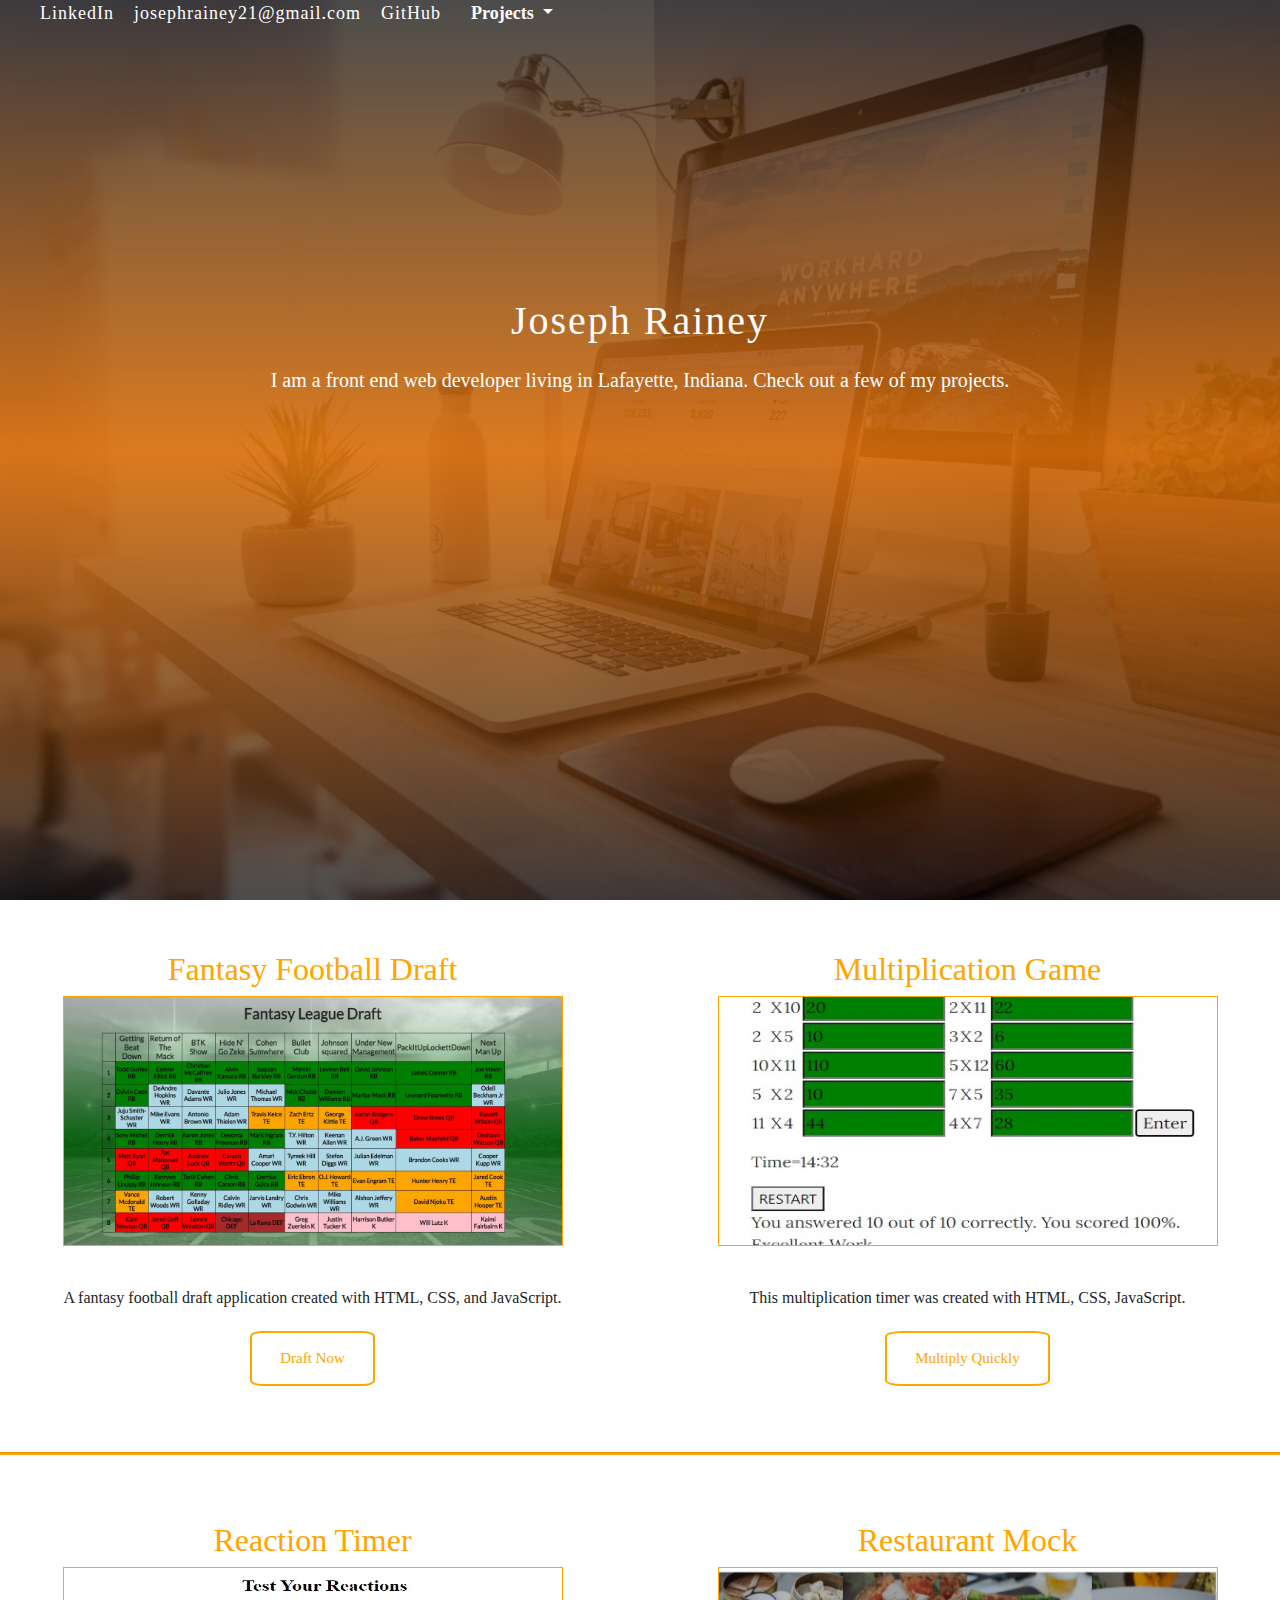
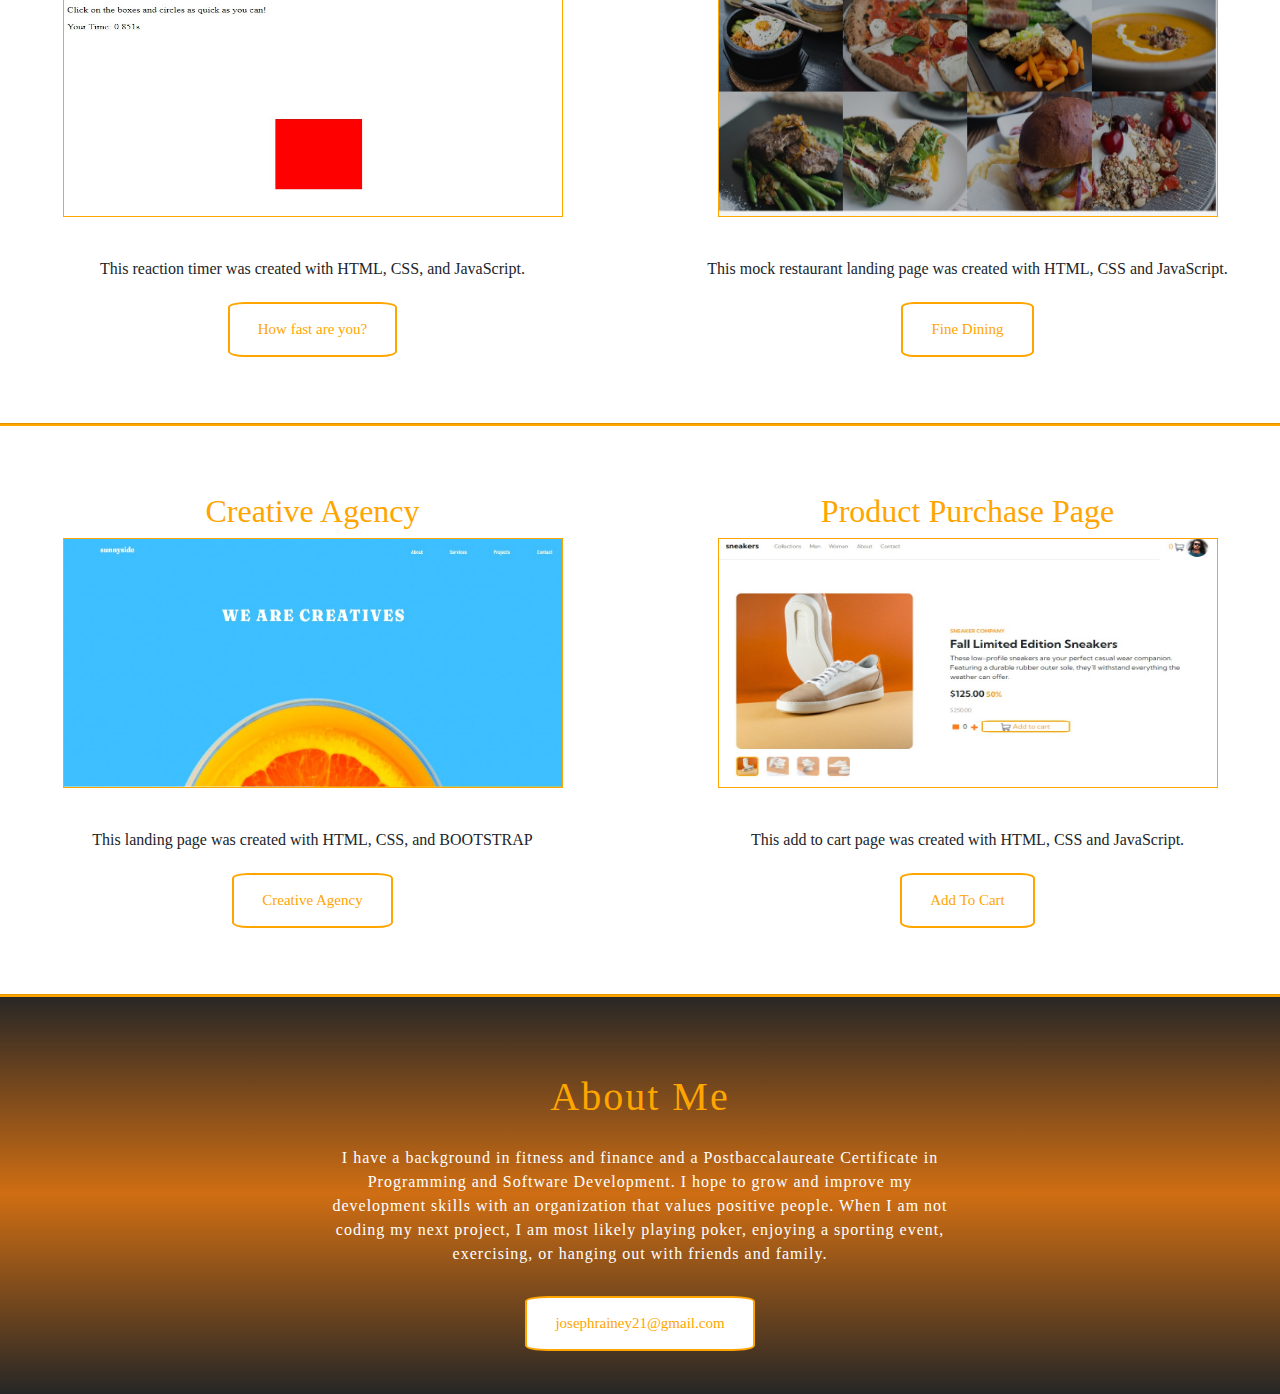
==== index.html @ 334aa28c "Background img and banner text fix, checkfunction" ====
<!DOCTYPE html>
<html lang="en">
  <head>
    <meta charset="UTF-8" />
    <meta http-equiv="X-UA-Compatible" content="IE=edge" />
    <meta name="viewport" content="width=device-width, initial-scale=1.0" />
    <title>Joe Rainey Portfolio</title>

    
    
     <link rel="stylesheet" href="css/bootstrap.css" /> 
    <link rel="stylesheet" href="portfolio.css" />
    <!-- <link
      href="https://cdn.jsdelivr.net/npm/bootstrap@5.1.3/dist/css/bootstrap.min.css"
      rel="stylesheet"
      integrity="sha384-1BmE4kWBq78iYhFldvKuhfTAU6auU8tT94WrHftjDbrCEXSU1oBoqyl2QvZ6jIW3"
      crossorigin="anonymous"
    /> -->
  </head>

  <body>
    <header>
      <div id="navbar1">
       <a id="libtn" class="navlinks" href="https://www.linkedin.com/in/joseph-rainey21/" target="_blank">LinkedIn</a>
        <a class="navlinks" href="#">josephrainey21@gmail.com</a>
        <a id="ghbtn" class="navlinks" href="https://github.com/Jrainey21" target="_blank">GitHub</a>
        
       
      </div>
      <div class="dropdown">
        <button
          class="dropdown-toggle"
          type="button"
          id="dropdownMenuButton"
          data-toggle="dropdown"
          aria-haspopup="true"
          aria-expanded="false">
          Projects
        </button>
        <div class="dropdown-menu" aria-labelledby="dropdownMenuButton">
          <a class="dropdown-item dropdownlinks" href="#ffd">Fantasy Football Draft</a>
          <a class="dropdown-item dropdownlinks" href="#mg">Multiplication Game</a>
          <a class="dropdown-item dropdownlinks" href="#reaction">Reaction Timer</a>
          <a class="dropdown-item dropdownlinks" href="#omni">Restaurant Mock</a>
          <a class="dropdown-item dropdownlinks" href="#creative">Creative Agency</a>
          <a class="dropdown-item dropdownlinks" href="#addToCart">Product Purchase Page</a>
        </div>
      </div>

      <!--  <div class="dropdown1">
        <button id="btnProjects" class="jsbutton">Projects</button>
        <div class="dropdown-content invisible" id="list">
          <a class="dropdownlinks" href="#ffd">Fantasy Football Draft</a>
          <a class="dropdownlinks" href="#mg">Multiplication Game</a>
          <a class="dropdownlinks" href="#reaction">Reaction Timer</a>
          <a class="dropdownlinks" href="#omni">Restaurant Mock</a>
        </div>
      </div> -->

      <div id="intro">
        <h1 class="center">Joseph Rainey</h1>
        <p id="headerP">
          I am a front end web developer living in Lafayette, Indiana. Check out
          a few of my projects.
        </p>
      </div>
    </header>
    <section id="section1">
      <div class="row gx-o gy-0 center" id="ffd">
        <div class="col-md-6 down">
          <h2 class="center">Fantasy Football Draft</h2>
          <img id="ffpic" src="draftScreenShot.jpg" alt="Fantasy Draft App" />
          <p class="descriptions">
            A fantasy football draft application created with HTML, CSS, and
            JavaScript.
          </p>
          <a href="draftApp/fdrafthtml.html" target="_blank"
            ><button class="openButtons" id="draftNow">Draft Now</button></a
          >
          
        </div>
        <div class="col-md-6 center down" id="mg">
          <h2 class="center">Multiplication Game</h2>
          <img id="mgpic" src="multiGame.jpg" alt="Multiplication Game" />
          <p class="descriptions">
            This multiplication timer was created with HTML, CSS, JavaScript.
          </p>
          <a href="MultiGame/multiplicationGT.html" target="_blank"
            ><button id="bmulti" class="openButtons">
              Multiply Quickly
            </button></a
          >
        </div>
      </div>
    </section>
    <hr />
    <section id="section2">
      <div class="row gx-o gy-0">
        <div class="col-md-6 center down" id="reaction">
          <h2 class="center">Reaction Timer</h2>
          <img id="rtpic" src="reactionTester.jpg" alt="Reaction Timer" />
          <p class="descriptions">
            This reaction timer was created with HTML, CSS, and JavaScript.
          </p>
          <a href="boxbubble.html" target="_blank">
            <button class="openButtons">How fast are you?</button></a
          >
        </div>
        <div class="col-md-6 center down" id="omni">
          <h2 class="center">Restaurant Mock</h2>
          <img id="omnipic" src="omnifoodPic.jpg" alt="Restaurant Picture" />
          <p class="descriptions">
            This mock restaurant landing page was created with HTML, CSS and
            JavaScript.
          </p>
          <a href="Omnifood Contents/omnifood.html" target="_blank"
            ><button class="openButtons">Fine Dining</button>
          </a>
        </div>
      </div>
    </section>
    <hr />
    <section id="section3">
      <div class="row">
        <div class="col-md-6 center down" id="creative">
          <h2>Creative Agency</h2>
          <img src="creative.jpg" alt="creative agency" />
          <p class="descriptions">
            This landing page was created with HTML, CSS, and BOOTSTRAP
          </p>
          <a href="sunny.html" target="_blank"
            ><button class="openButtons">Creative Agency</button></a
          >
        </div>
        <div class="col-md-6 center down" id="addToCart">
          <h2 class="center">Product Purchase Page</h2>
          <img id="addToCartPic" src="addToCart.jpg" alt="Add to cart product page" />
          <p class="descriptions">
            This add to cart page was created with HTML, CSS and
            JavaScript.
          </p>
         <!--  <a href="ProductPage/index.html" target="_blank"><button class="openButtons">Add to Cart</button></a> -->
         <a href="product.html" target="_blank"
            ><button class="openButtons" id="pPage">Add To Cart</button></a
          >
        </div>
        

      </div>
    </section>

    <footer id="aboutMe">
      <hr />
      <div id="footcontainer">
        <h1 id="h1Aboutme" class="center">About Me</h1>
        <p id="aboutmep">
          I have a background in fitness and finance and a Postbaccalaureate
          Certificate in Programming and Software Development. I hope to grow
          and improve my development skills with an organization that values
          positive people. When I am not coding my next project, I am most
          likely playing poker, enjoying a sporting event, exercising, or
          hanging out with friends and family.
        </p>
        <p id="emailp">
          <button id="emailbutton">josephrainey21@gmail.com</button>
        </p>
      </div>
    </footer>

    <!-- <script
      src="https://cdn.jsdelivr.net/npm/bootstrap@5.1.3/dist/js/bootstrap.bundle.min.js"
      integrity="sha384-ka7Sk0Gln4gmtz2MlQnikT1wXgYsOg+OMhuP+IlRH9sENBO0LRn5q+8nbTov4+1p"
      crossorigin="anonymous"
    ></script> -->
    <!-- JavaScript Bundle with Popper -->
    <script
      src="https://cdn.jsdelivr.net/npm/jquery@3.5.1/dist/jquery.slim.min.js"
      integrity="sha384-DfXdz2htPH0lsSSs5nCTpuj/zy4C+OGpamoFVy38MVBnE+IbbVYUew+OrCXaRkfj"
      crossorigin="anonymous"
    ></script>
    <script
      src="https://cdn.jsdelivr.net/npm/popper.js@1.16.1/dist/umd/popper.min.js"
      integrity="sha384-9/reFTGAW83EW2RDu2S0VKaIzap3H66lZH81PoYlFhbGU+6BZp6G7niu735Sk7lN"
      crossorigin="anonymous"
    ></script>
    <script
      src="https://cdn.jsdelivr.net/npm/bootstrap@4.6.1/dist/js/bootstrap.min.js"
      integrity="sha384-VHvPCCyXqtD5DqJeNxl2dtTyhF78xXNXdkwX1CZeRusQfRKp+tA7hAShOK/B/fQ2"
      crossorigin="anonymous"
    ></script> 

    <!-- <script src="jqueryStandard.js"></script>
    
  </body>
</html>
---- portfolio.css ----
* {
  margin: 0;
  padding: 0;
  -webkit-box-sizing: border-box;
  box-sizing: border-box;
  font-family: Georgia, "Times New Roman", Times, serif;
}
html {
  scroll-behavior: smooth;
}
header {
  background-image: linear-gradient(
      to bottom,
      rgba(0, 0, 0, 0.7),
      rgba(216, 108, 7, 0.9),
      rgba(0, 0, 0, 0.7)
    ),
    url(desk.jpg);

  background-size: cover;
  background-position: center;
  height: 100vh;
  background-attachment: fixed;
}
.sticky1 {
  position: sticky;
  top: 0;
  bottom: 0;
  width: 100%;
  /* z-index: 2; */
}

/*
-----------NAVIGATION BAR-----------------------------------------------
*/

.navlinks {
  color: white;

  float: left;
  font-size: 18px;
  letter-spacing: 1px;
  font-family: Georgia, "Times New Roman", Times, serif;

  position: relative;
  left: 40px;
  margin-right: 20px;
  z-index: 3;
}
.navlinks:hover {
  color: orange;
  transition: color 0.4s;
  transform: translateY(2px);
  text-decoration: none;
}
#libtn,
#ghbtn:hover {
  cursor: pointer;
}

/*--------BUTTON FOR PROJECT DROPDOWN--------*/
#btnProjects {
  clear: right;
  border: none;
  font-size: 18px;
  background: none;
  border-radius: 2%;
  color: white;
  font-family: Georgia, "Times New Roman", Times, serif;
  font-weight: 500;
  letter-spacing: 1px;
}
#btnProjects:hover {
  transform: translateY(2px);
  color: orange;
  transition: color 0.4s;
}

/* #navbar1 a,
button {
  cursor: pointer;
} */
/*--------- PROJECT DROPDOWN LINKS FROM NAVBAR-----*/
#dropdownMenuButton {
  border: none;
  background: none;
  color: white;
  font-size: 18px;
  font-weight: 600;
  position: relative;
  left: 50px;

  cursor: pointer;
}
#dropdownMenuButton:hover {
  color: orange;
  transition: color 0.4s;
  transform: translateY(2px);
  border-bottom: 1px solid orange;
}

.dropdownlinks {
  float: none;
  text-decoration: none;
  display: block;
  text-align: left;
  padding: 4px 4px;
  font-family: Georgia, "Times New Roman", Times, serif;
  color: orange;
}
.dropdownlinks:hover {
  color: white;

  background-color: orange;
}
#intro {
  position: relative;
  top: 30%;
  clear: left;
}

.dropdown-content {
  position: absolute;

  background-color: white;
  min-width: 160px;
  box-shadow: 0px 8px 16px 0px rgba(0, 0, 0, 0.2);
  /*  z-index: 1; */
}
.dropdown1 {
  float: left;
  overflow: hidden;
  background: none;
}
#headerP {
  color: white;
  font-size: 20px;
}

/*
---------------------------------------------------------
*/

/* #section1,
#section2 {
  display: flex;
  flex-direction: row;
  width: 100%;
  height: 400px;
  margin-top: 50px;
} */
/*------------PROJECT-----SECTION DIV ID'S-------------*/

/* img {
  height: 200px;

  margin: auto;
  border: 1px solid orange;
} */
.down {
  margin-top: 50px;
}
img {
  margin-left: auto;
  margin-right: auto;
  display: block;
  height: 250px;
  width: 500px;
  border: 1px solid orange;
}

/*------------CLASSES AND H1-H2-DISPLAY-------------------------*/

p {
  font-family: Georgia, "Times New Roman", Times, serif;
  text-align: center;
}

.invisible {
  display: none;
}
.block1 {
  display: block;
}

.center {
  text-align: center;
}

hr {
  height: 2px;
  background-color: orange;
}
.white {
  background-color: #fff;
}
h2 {
  color: orange;
  font-family: Georgia, "Times New Roman", Times, serif;
}
h1 {
  font-family: Georgia, "Times New Roman", Times, serif;
  color: white;
  letter-spacing: 2px;
  font-weight: 500;
  margin-bottom: 20px;
}
.descriptions {
  margin-top: 40px;
}
/*------------BUTTONS------------------------------------*/
.openButtons {
  border: none;
  color: orange;
  background-color: white;
  padding: 14px 28px;
  text-align: center;
  font-size: 15px;
  border: 2px solid orange;
  border-radius: 10%;
  font-family: Georgia, "Times New Roman", Times, serif;
  margin-top: 5px;
  margin-bottom: 50px;
  cursor: pointer;
}
.openButtons:hover {
  color: white;
  background-color: orange;
  transform: translateY(3px);
  transition: background-color 0.4s, border 0.4s, color 0.4s;
}

#emailbutton {
  border: none;
  color: orange;
  background-color: white;
  padding: 14px 28px;
  text-align: center;
  font-size: 15px;
  border: 2px solid orange;
  border-radius: 10%;
  font-family: Georgia, "Times New Roman", Times, serif;
  margin-top: 10px;
}
#emailbutton:hover {
  color: white;
  background-color: orange;

  transform: translateY(3px);
  transition: background-color 0.4s, border 0.4s, color 0.4s;
}

/*----------------------------------------------------------*/

/*---------------FOOTER-------------------------------------------*/

footer {
  height: 400px;
  background-color: gray;
  background-image: linear-gradient(
    to bottom,
    rgba(0, 0, 0, 0.7),
    rgba(216, 108, 7, 0.9),
    rgba(0, 0, 0, 0.7)
  );
}
#footcontainer {
  position: relative;
  top: 15%;
}
#footcontainer p {
  text-align: center;
}
#emailp {
  text-align: center;
  margin-top: 20px;
}
#aboutmep {
  width: 50%;
  position: relative;
  left: 25%;
  margin-top: 2%;
  line-height: 1.5em;
  letter-spacing: 1px;
  color: white;
}
#h1Aboutme {
  color: orange;
}

/*----------------------------------------------------------*/
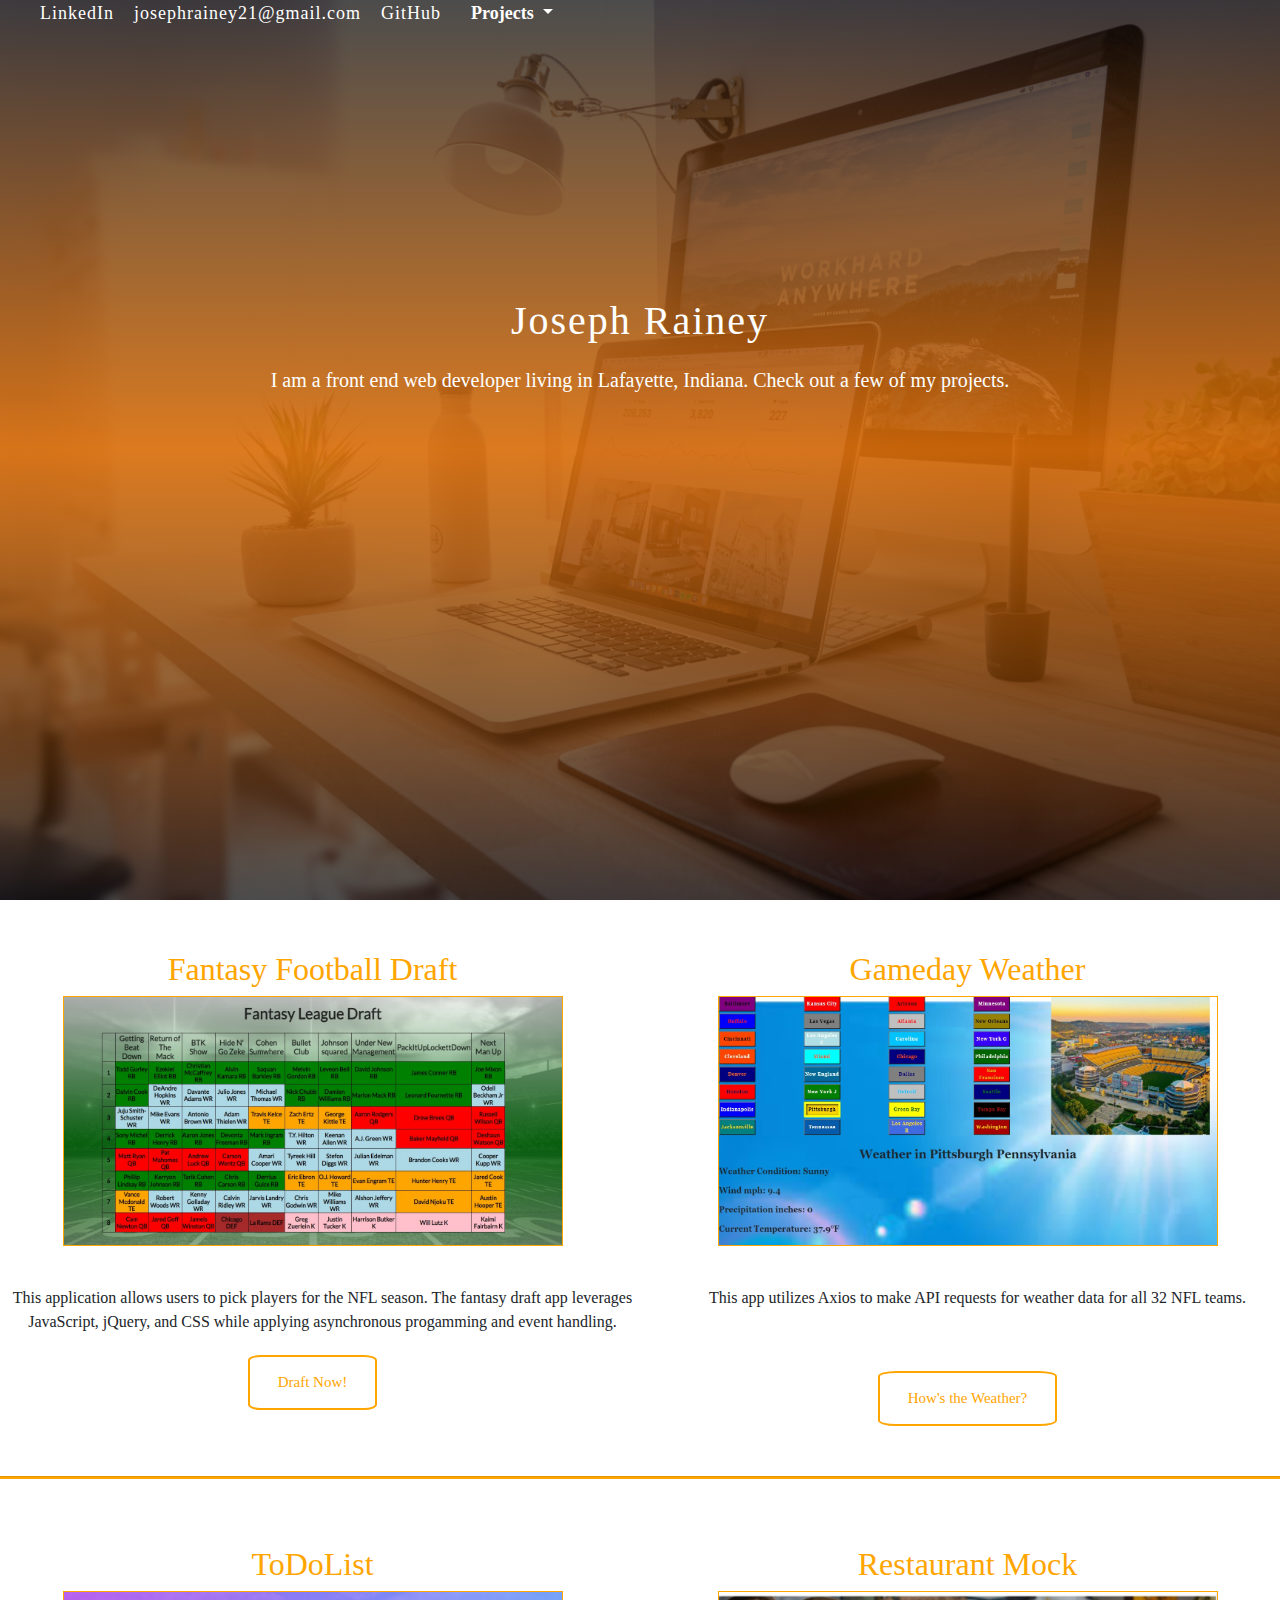
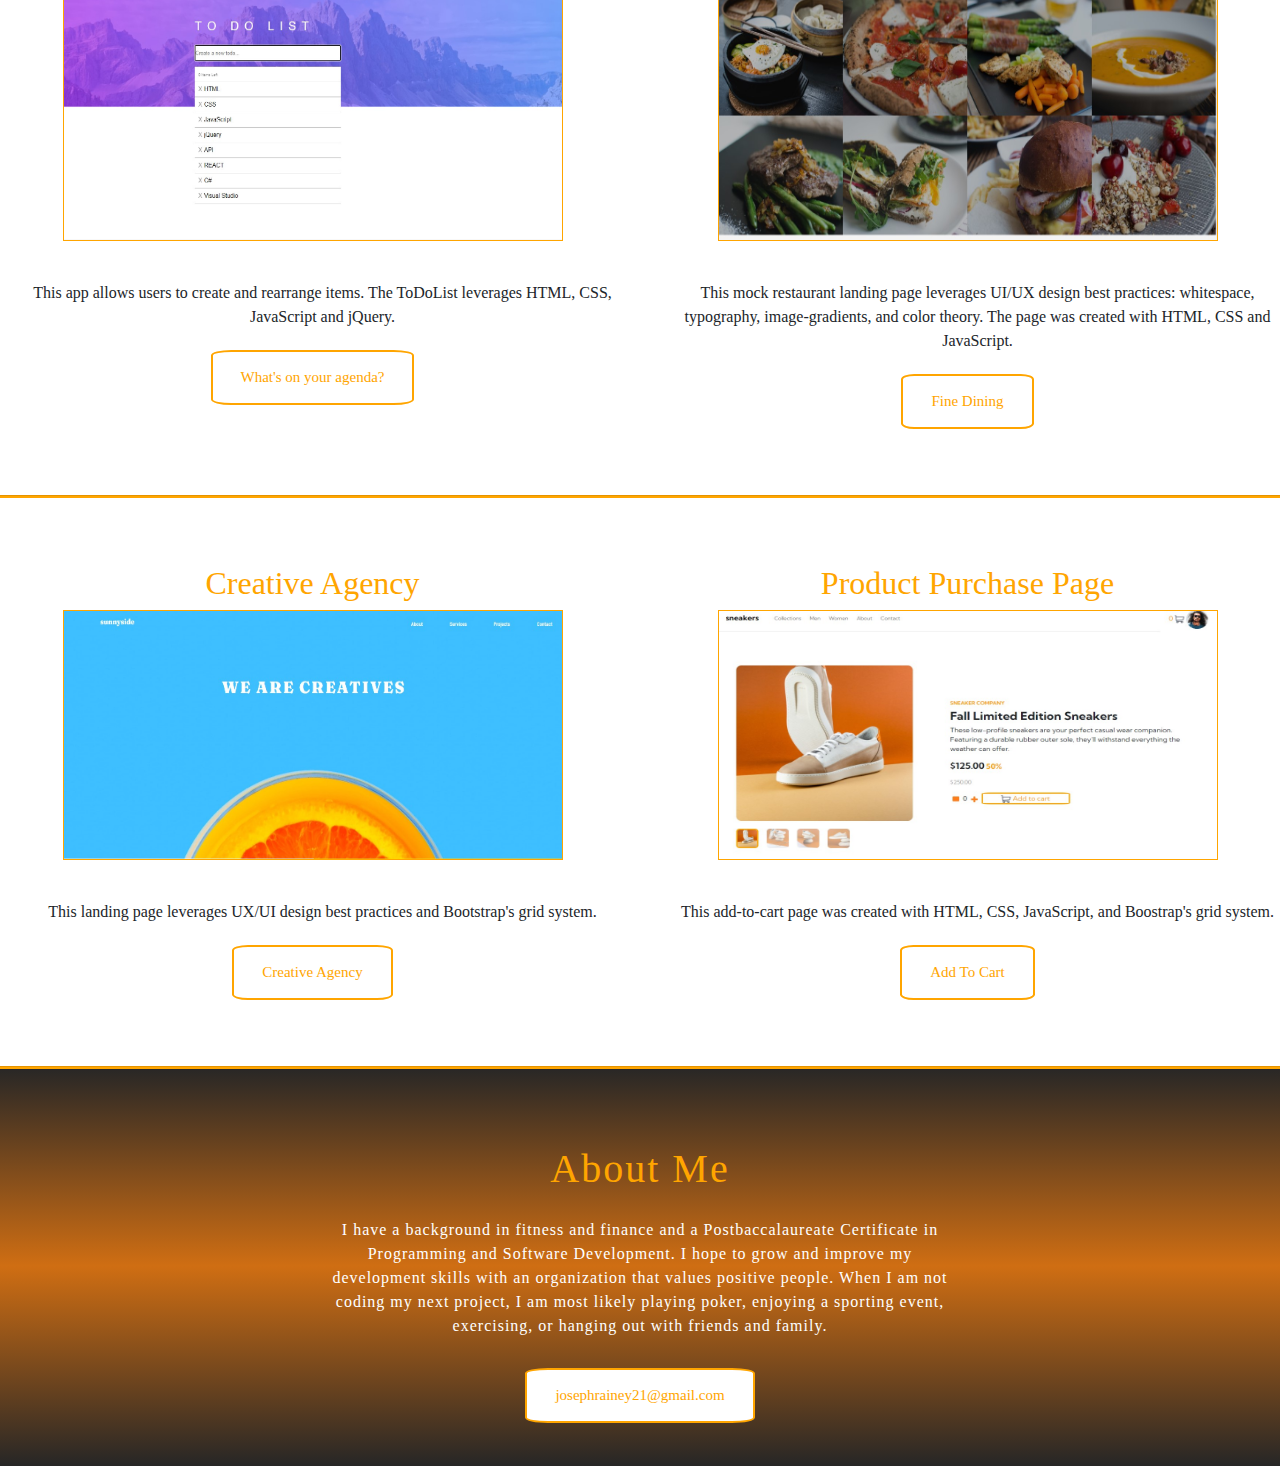
==== commit c6929b30: "Added TodoList, weather app," ====
--- a/index.html
+++ b/index.html
@@ -39,8 +39,8 @@
         </button>
         <div class="dropdown-menu" aria-labelledby="dropdownMenuButton">
           <a class="dropdown-item dropdownlinks" href="#ffd">Fantasy Football Draft</a>
-          <a class="dropdown-item dropdownlinks" href="#mg">Multiplication Game</a>
-          <a class="dropdown-item dropdownlinks" href="#reaction">Reaction Timer</a>
+          <a class="dropdown-item dropdownlinks" href="#w">Gameday Weather</a>
+          <a class="dropdown-item dropdownlinks" href="#todoList">ToDoList</a>
           <a class="dropdown-item dropdownlinks" href="#omni">Restaurant Mock</a>
           <a class="dropdown-item dropdownlinks" href="#creative">Creative Agency</a>
           <a class="dropdown-item dropdownlinks" href="#addToCart">Product Purchase Page</a>
@@ -71,23 +71,22 @@
           <h2 class="center">Fantasy Football Draft</h2>
           <img id="ffpic" src="draftScreenShot.jpg" alt="Fantasy Draft App" />
           <p class="descriptions">
-            A fantasy football draft application created with HTML, CSS, and
-            JavaScript.
+            This application allows users to pick players for the NFL season. The fantasy draft app leverages JavaScript, jQuery, and CSS while applying asynchronous progamming and event handling.
           </p>
           <a href="draftApp/fdrafthtml.html" target="_blank"
-            ><button class="openButtons" id="draftNow">Draft Now</button></a
+            ><button class="openButtons" id="draftNow">Draft Now!</button></a
           >
           
         </div>
-        <div class="col-md-6 center down" id="mg">
-          <h2 class="center">Multiplication Game</h2>
-          <img id="mgpic" src="multiGame.jpg" alt="Multiplication Game" />
+        <div class="col-md-6 center down" id="w">
+          <h2 class="center">Gameday Weather</h2>
+          <img id="weatherPic" src="weatherScreenshot.jpg" alt="Gameday weather App" />
           <p class="descriptions">
-            This multiplication timer was created with HTML, CSS, JavaScript.
+            This app utilizes Axios to make API requests for weather data for all 32 NFL teams. 
           </p>
-          <a href="MultiGame/multiplicationGT.html" target="_blank"
+          <a href="gamedayWeather.html" target="_blank"
             ><button id="bmulti" class="openButtons">
-              Multiply Quickly
+              How's the Weather?
             </button></a
           >
         </div>
@@ -96,21 +95,21 @@
     <hr />
     <section id="section2">
       <div class="row gx-o gy-0">
-        <div class="col-md-6 center down" id="reaction">
-          <h2 class="center">Reaction Timer</h2>
-          <img id="rtpic" src="reactionTester.jpg" alt="Reaction Timer" />
+        <div class="col-md-6 center down" id="todoList">
+          <h2 class="center">ToDoList</h2>
+          <img id="todoImg" src="todolistScreenshot.jpg" alt="ToDoList" />
           <p class="descriptions">
-            This reaction timer was created with HTML, CSS, and JavaScript.
+            This app allows users to create and rearrange items. The ToDoList leverages HTML, CSS, JavaScript and jQuery.
           </p>
-          <a href="boxbubble.html" target="_blank">
-            <button class="openButtons">How fast are you?</button></a
+          <a href="todolist.html" target="_blank">
+            <button class="openButtons">What's on your agenda?</button></a
           >
         </div>
         <div class="col-md-6 center down" id="omni">
           <h2 class="center">Restaurant Mock</h2>
           <img id="omnipic" src="omnifoodPic.jpg" alt="Restaurant Picture" />
           <p class="descriptions">
-            This mock restaurant landing page was created with HTML, CSS and
+            This mock restaurant landing page leverages UI/UX design best practices: whitespace, typography, image-gradients, and color theory. The page was created with HTML, CSS and
             JavaScript.
           </p>
           <a href="Omnifood Contents/omnifood.html" target="_blank"
@@ -126,7 +125,7 @@
           <h2>Creative Agency</h2>
           <img src="creative.jpg" alt="creative agency" />
           <p class="descriptions">
-            This landing page was created with HTML, CSS, and BOOTSTRAP
+            This landing page leverages UX/UI design best practices and Bootstrap's grid system. 
           </p>
           <a href="sunny.html" target="_blank"
             ><button class="openButtons">Creative Agency</button></a
@@ -136,8 +135,8 @@
           <h2 class="center">Product Purchase Page</h2>
           <img id="addToCartPic" src="addToCart.jpg" alt="Add to cart product page" />
           <p class="descriptions">
-            This add to cart page was created with HTML, CSS and
-            JavaScript.
+            This add-to-cart page was created with HTML, CSS,
+            JavaScript, and Boostrap's grid system.
           </p>
          <!--  <a href="ProductPage/index.html" target="_blank"><button class="openButtons">Add to Cart</button></a> -->
          <a href="product.html" target="_blank"
--- a/portfolio.css
+++ b/portfolio.css
@@ -207,6 +207,8 @@
 }
 .descriptions {
   margin-top: 40px;
+  position: relative;
+  left: 10px;
 }
 /*------------BUTTONS------------------------------------*/
 .openButtons {
@@ -248,6 +250,10 @@
 
   transform: translateY(3px);
   transition: background-color 0.4s, border 0.4s, color 0.4s;
+}
+#bmulti {
+  position: relative;
+  top: 40px;
 }
 
 /*----------------------------------------------------------*/
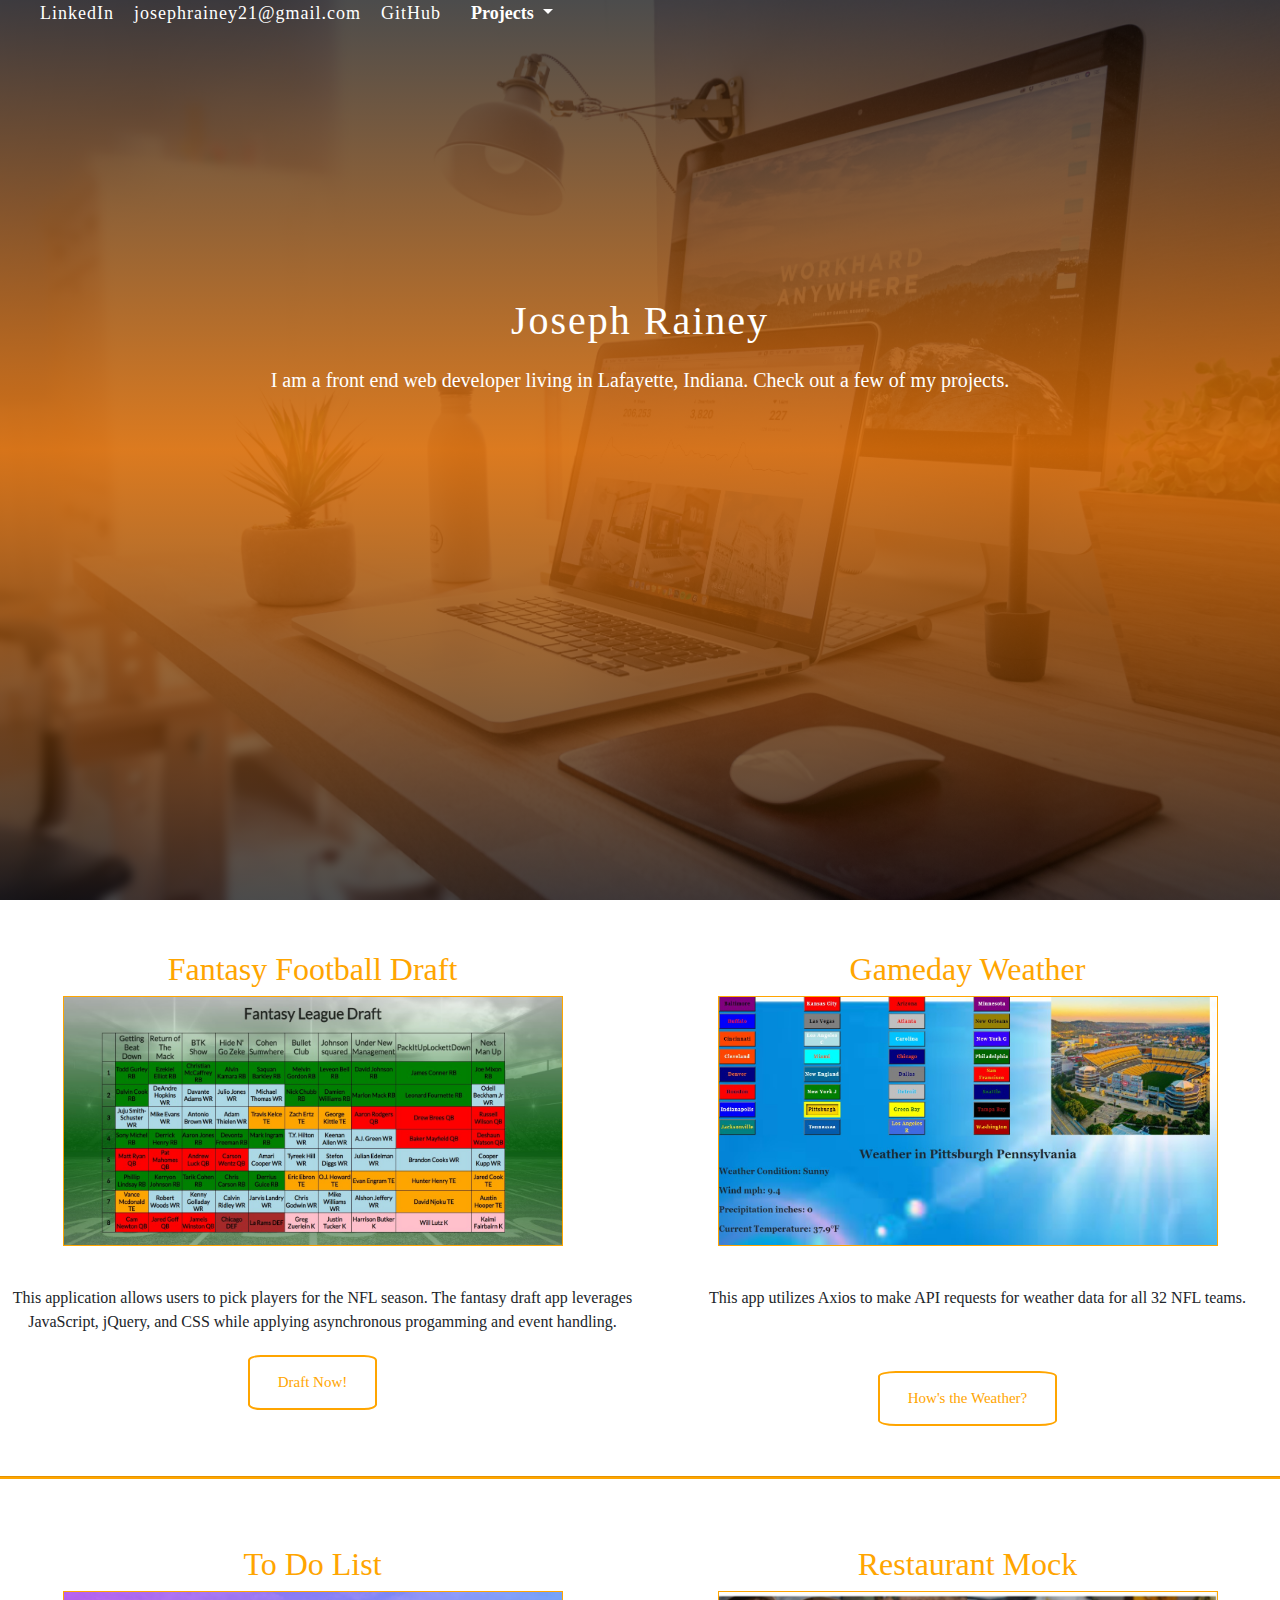
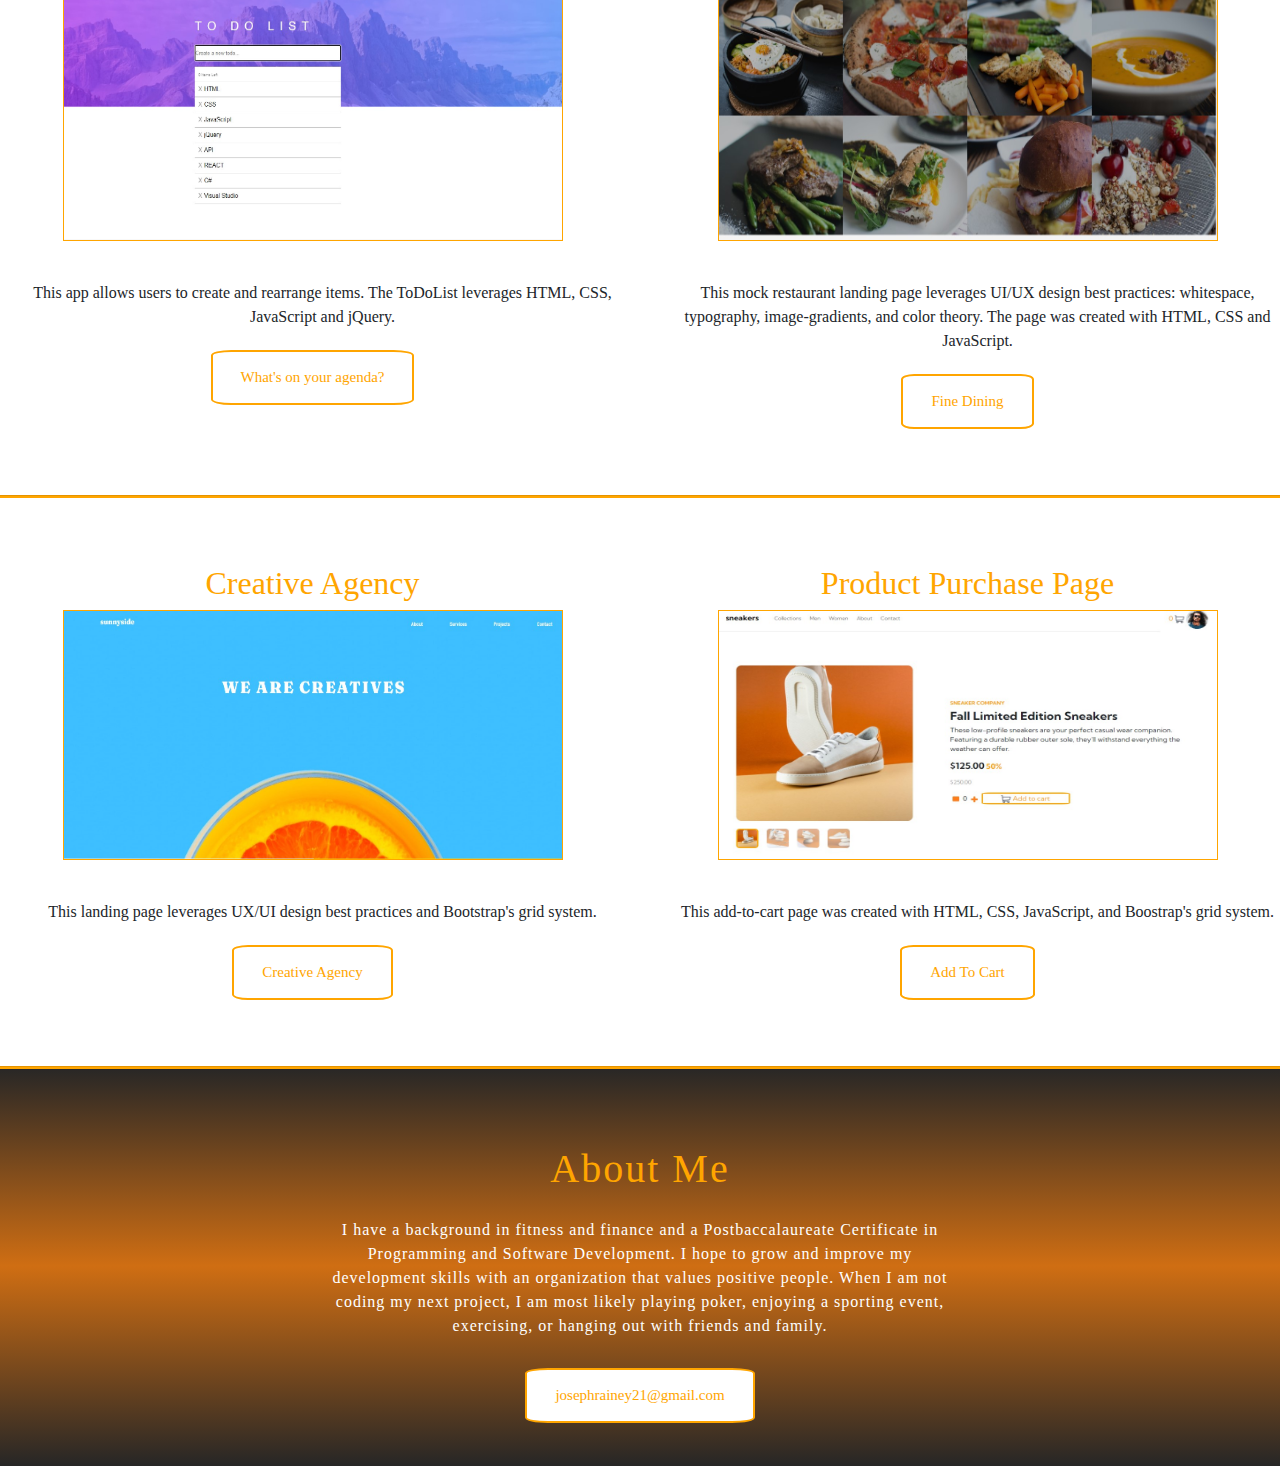
==== commit 3b26f5aa: "latest" ====
--- a/index.html
+++ b/index.html
@@ -39,7 +39,7 @@
         </button>
         <div class="dropdown-menu" aria-labelledby="dropdownMenuButton">
           <a class="dropdown-item dropdownlinks" href="#ffd">Fantasy Football Draft</a>
-          <a class="dropdown-item dropdownlinks" href="#w">Gameday Weather</a>
+          <a class="dropdown-item dropdownlinks" href="#wea">Gameday Weather</a>
           <a class="dropdown-item dropdownlinks" href="#todoList">ToDoList</a>
           <a class="dropdown-item dropdownlinks" href="#omni">Restaurant Mock</a>
           <a class="dropdown-item dropdownlinks" href="#creative">Creative Agency</a>
@@ -78,7 +78,7 @@
           >
           
         </div>
-        <div class="col-md-6 center down" id="w">
+        <div class="col-md-6 center down" id="wea">
           <h2 class="center">Gameday Weather</h2>
           <img id="weatherPic" src="weatherScreenshot.jpg" alt="Gameday weather App" />
           <p class="descriptions">
@@ -96,7 +96,7 @@
     <section id="section2">
       <div class="row gx-o gy-0">
         <div class="col-md-6 center down" id="todoList">
-          <h2 class="center">ToDoList</h2>
+          <h2 class="center">To Do List</h2>
           <img id="todoImg" src="todolistScreenshot.jpg" alt="ToDoList" />
           <p class="descriptions">
             This app allows users to create and rearrange items. The ToDoList leverages HTML, CSS, JavaScript and jQuery.
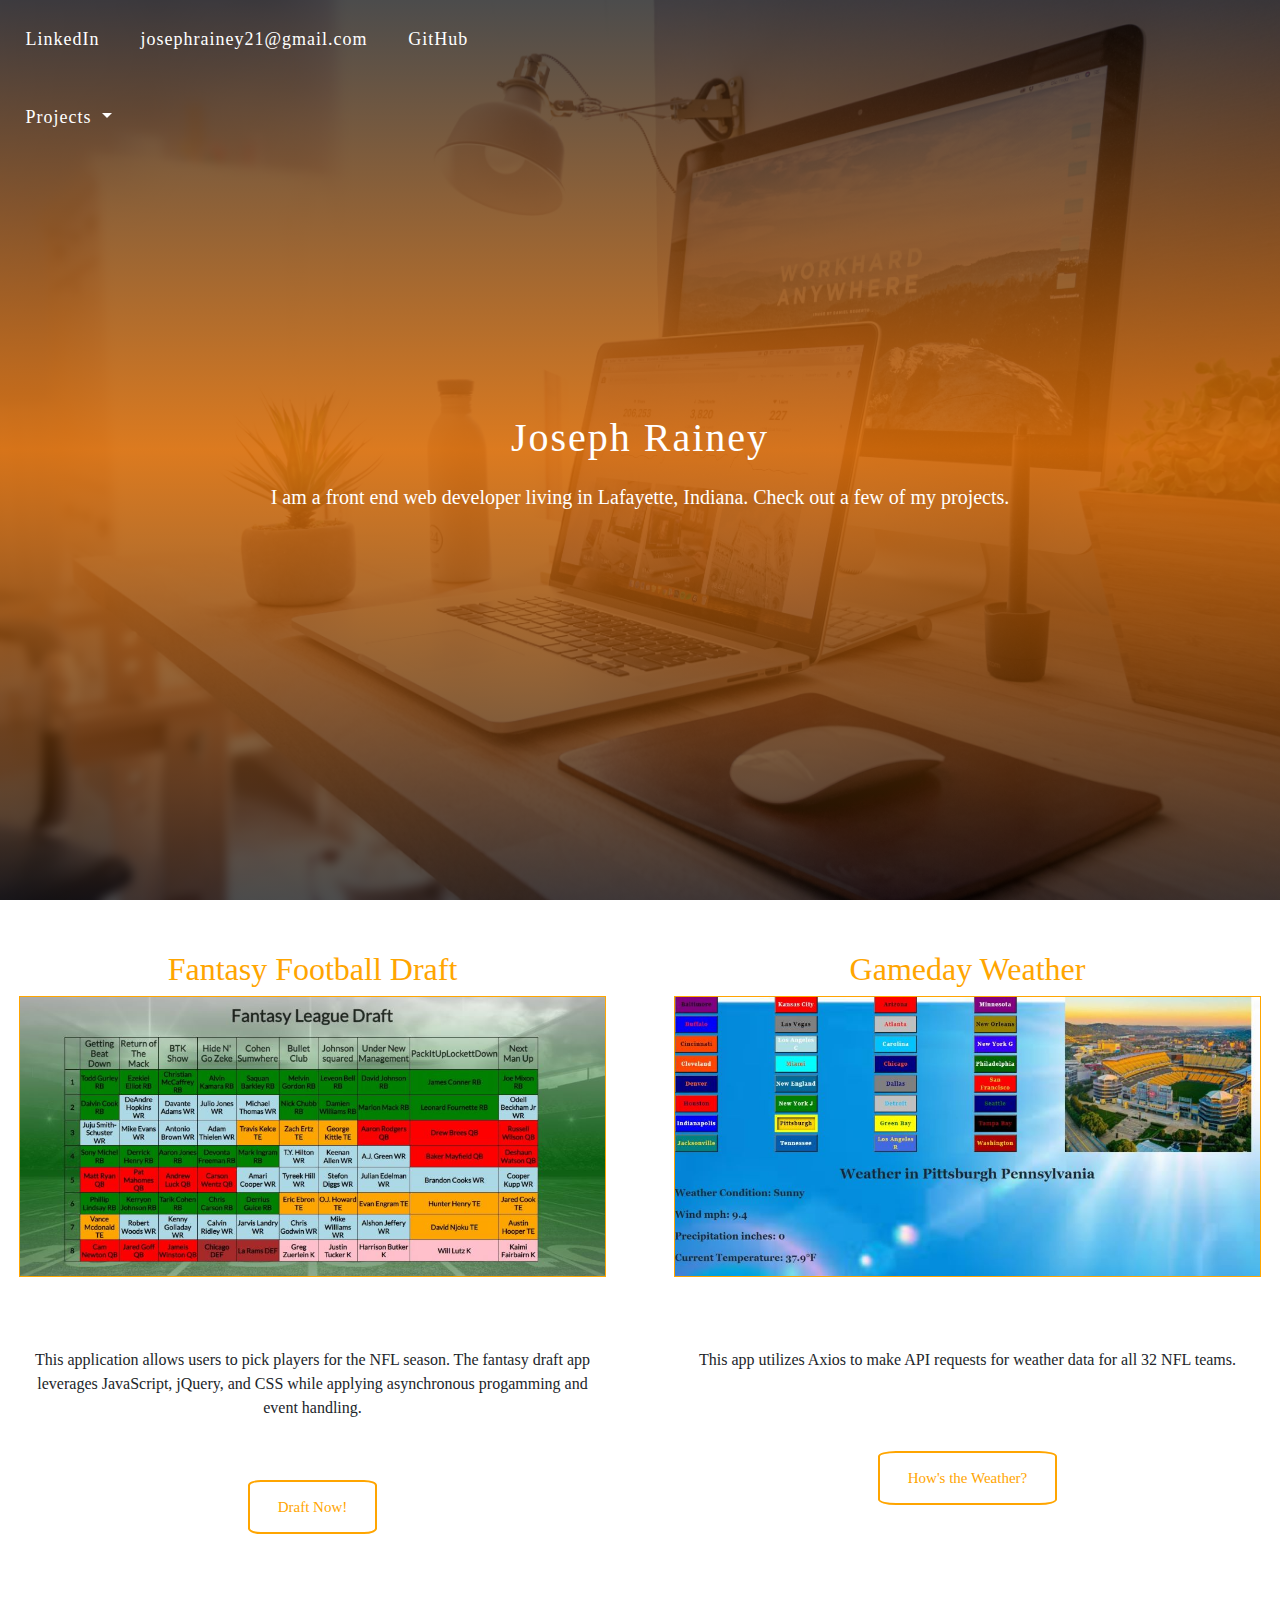
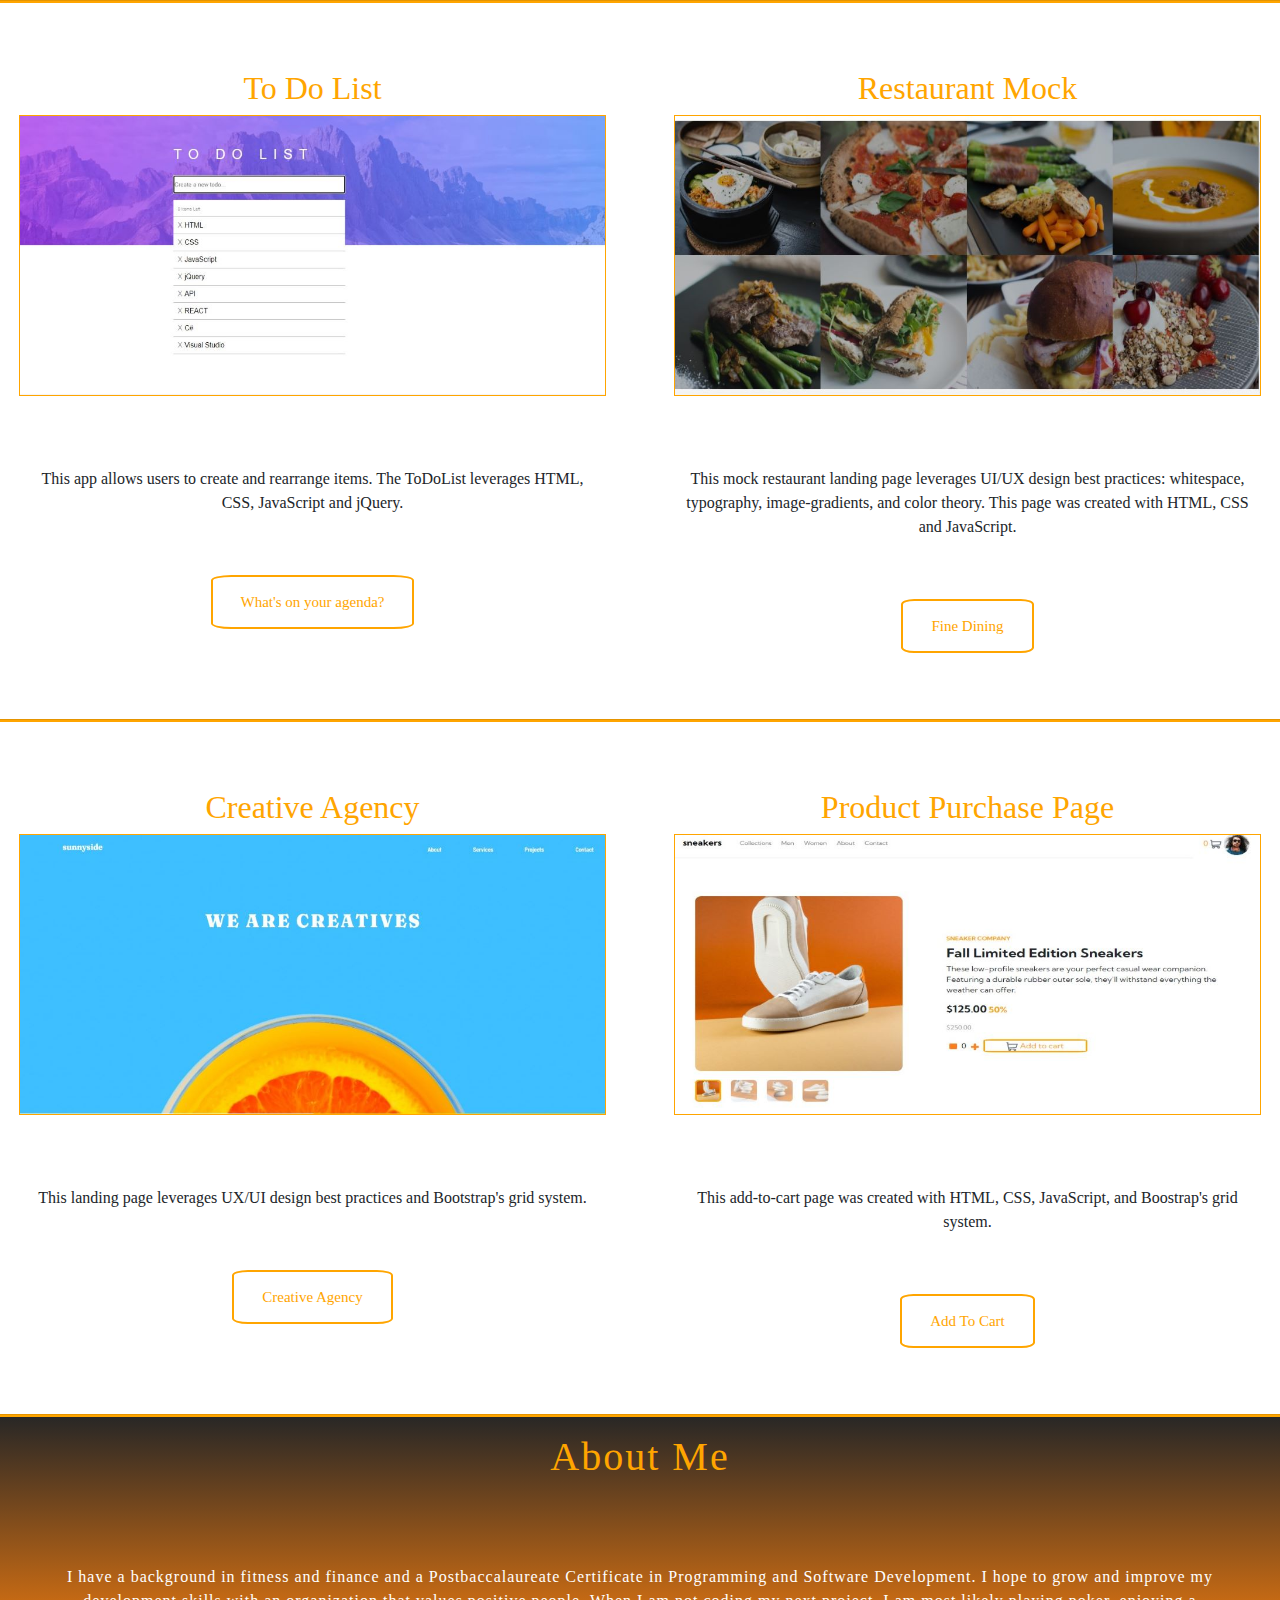
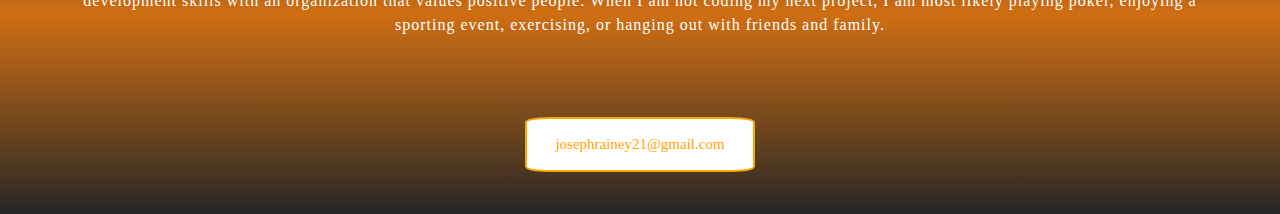
==== commit ece53026: "added some padding, and responsive changes" ====
--- a/index.html
+++ b/index.html
@@ -6,9 +6,7 @@
     <meta name="viewport" content="width=device-width, initial-scale=1.0" />
     <title>Joe Rainey Portfolio</title>
 
-    
-    
-     <link rel="stylesheet" href="css/bootstrap.css" /> 
+    <link rel="stylesheet" href="css/bootstrap.css" />
     <link rel="stylesheet" href="portfolio.css" />
     <!-- <link
       href="https://cdn.jsdelivr.net/npm/bootstrap@5.1.3/dist/css/bootstrap.min.css"
@@ -19,13 +17,23 @@
   </head>
 
   <body>
-    <header>
+    <header class="">
       <div id="navbar1">
-       <a id="libtn" class="navlinks" href="https://www.linkedin.com/in/joseph-rainey21/" target="_blank">LinkedIn</a>
+        <a
+          id="libtn"
+          class="navlinks"
+          href="https://www.linkedin.com/in/joseph-rainey21/"
+          target="_blank"
+          >LinkedIn</a
+        >
         <a class="navlinks" href="#">josephrainey21@gmail.com</a>
-        <a id="ghbtn" class="navlinks" href="https://github.com/Jrainey21" target="_blank">GitHub</a>
-        
-       
+        <a
+          id="ghbtn"
+          class="navlinks"
+          href="https://github.com/Jrainey21"
+          target="_blank"
+          >GitHub</a
+        >
       </div>
       <div class="dropdown">
         <button
@@ -34,31 +42,30 @@
           id="dropdownMenuButton"
           data-toggle="dropdown"
           aria-haspopup="true"
-          aria-expanded="false">
+          aria-expanded="false"
+        >
           Projects
         </button>
         <div class="dropdown-menu" aria-labelledby="dropdownMenuButton">
-          <a class="dropdown-item dropdownlinks" href="#ffd">Fantasy Football Draft</a>
+          <a class="dropdown-item dropdownlinks" href="#ffd"
+            >Fantasy Football Draft</a
+          >
           <a class="dropdown-item dropdownlinks" href="#wea">Gameday Weather</a>
           <a class="dropdown-item dropdownlinks" href="#todoList">ToDoList</a>
-          <a class="dropdown-item dropdownlinks" href="#omni">Restaurant Mock</a>
-          <a class="dropdown-item dropdownlinks" href="#creative">Creative Agency</a>
-          <a class="dropdown-item dropdownlinks" href="#addToCart">Product Purchase Page</a>
-        </div>
-      </div>
-
-      <!--  <div class="dropdown1">
-        <button id="btnProjects" class="jsbutton">Projects</button>
-        <div class="dropdown-content invisible" id="list">
-          <a class="dropdownlinks" href="#ffd">Fantasy Football Draft</a>
-          <a class="dropdownlinks" href="#mg">Multiplication Game</a>
-          <a class="dropdownlinks" href="#reaction">Reaction Timer</a>
-          <a class="dropdownlinks" href="#omni">Restaurant Mock</a>
-        </div>
-      </div> -->
-
-      <div id="intro">
-        <h1 class="center">Joseph Rainey</h1>
+          <a class="dropdown-item dropdownlinks" href="#omni"
+            >Restaurant Mock</a
+          >
+          <a class="dropdown-item dropdownlinks" href="#creative"
+            >Creative Agency</a
+          >
+          <a class="dropdown-item dropdownlinks" href="#addToCart"
+            >Product Purchase Page</a
+          >
+        </div>
+      </div>
+
+      <div id="intro" class="center">
+        <h1 class="">Joseph Rainey</h1>
         <p id="headerP">
           I am a front end web developer living in Lafayette, Indiana. Check out
           a few of my projects.
@@ -68,21 +75,27 @@
     <section id="section1">
       <div class="row gx-o gy-0 center" id="ffd">
         <div class="col-md-6 down">
-          <h2 class="center">Fantasy Football Draft</h2>
+          <h2 class="">Fantasy Football Draft</h2>
           <img id="ffpic" src="draftScreenShot.jpg" alt="Fantasy Draft App" />
           <p class="descriptions">
-            This application allows users to pick players for the NFL season. The fantasy draft app leverages JavaScript, jQuery, and CSS while applying asynchronous progamming and event handling.
+            This application allows users to pick players for the NFL season.
+            The fantasy draft app leverages JavaScript, jQuery, and CSS while
+            applying asynchronous progamming and event handling.
           </p>
           <a href="draftApp/fdrafthtml.html" target="_blank"
             ><button class="openButtons" id="draftNow">Draft Now!</button></a
           >
-          
         </div>
         <div class="col-md-6 center down" id="wea">
-          <h2 class="center">Gameday Weather</h2>
-          <img id="weatherPic" src="weatherScreenshot.jpg" alt="Gameday weather App" />
-          <p class="descriptions">
-            This app utilizes Axios to make API requests for weather data for all 32 NFL teams. 
+          <h2 class="">Gameday Weather</h2>
+          <img
+            id="weatherPic"
+            src="weatherScreenshot.jpg"
+            alt="Gameday weather App"
+          />
+          <p class="descriptions">
+            This app utilizes Axios to make API requests for weather data for
+            all 32 NFL teams.
           </p>
           <a href="gamedayWeather.html" target="_blank"
             ><button id="bmulti" class="openButtons">
@@ -96,21 +109,23 @@
     <section id="section2">
       <div class="row gx-o gy-0">
         <div class="col-md-6 center down" id="todoList">
-          <h2 class="center">To Do List</h2>
+          <h2 class="">To Do List</h2>
           <img id="todoImg" src="todolistScreenshot.jpg" alt="ToDoList" />
           <p class="descriptions">
-            This app allows users to create and rearrange items. The ToDoList leverages HTML, CSS, JavaScript and jQuery.
+            This app allows users to create and rearrange items. The ToDoList
+            leverages HTML, CSS, JavaScript and jQuery.
           </p>
           <a href="todolist.html" target="_blank">
             <button class="openButtons">What's on your agenda?</button></a
           >
         </div>
         <div class="col-md-6 center down" id="omni">
-          <h2 class="center">Restaurant Mock</h2>
+          <h2 class="">Restaurant Mock</h2>
           <img id="omnipic" src="omnifoodPic.jpg" alt="Restaurant Picture" />
           <p class="descriptions">
-            This mock restaurant landing page leverages UI/UX design best practices: whitespace, typography, image-gradients, and color theory. The page was created with HTML, CSS and
-            JavaScript.
+            This mock restaurant landing page leverages UI/UX design best
+            practices: whitespace, typography, image-gradients, and color
+            theory. This page was created with HTML, CSS and JavaScript.
           </p>
           <a href="Omnifood Contents/omnifood.html" target="_blank"
             ><button class="openButtons">Fine Dining</button>
@@ -125,7 +140,8 @@
           <h2>Creative Agency</h2>
           <img src="creative.jpg" alt="creative agency" />
           <p class="descriptions">
-            This landing page leverages UX/UI design best practices and Bootstrap's grid system. 
+            This landing page leverages UX/UI design best practices and
+            Bootstrap's grid system.
           </p>
           <a href="sunny.html" target="_blank"
             ><button class="openButtons">Creative Agency</button></a
@@ -133,25 +149,27 @@
         </div>
         <div class="col-md-6 center down" id="addToCart">
           <h2 class="center">Product Purchase Page</h2>
-          <img id="addToCartPic" src="addToCart.jpg" alt="Add to cart product page" />
-          <p class="descriptions">
-            This add-to-cart page was created with HTML, CSS,
-            JavaScript, and Boostrap's grid system.
-          </p>
-         <!--  <a href="ProductPage/index.html" target="_blank"><button class="openButtons">Add to Cart</button></a> -->
-         <a href="product.html" target="_blank"
+          <img
+            id="addToCartPic"
+            src="addToCart.jpg"
+            alt="Add to cart product page"
+          />
+          <p class="descriptions">
+            This add-to-cart page was created with HTML, CSS, JavaScript, and
+            Boostrap's grid system.
+          </p>
+
+          <a href="product.html" target="_blank"
             ><button class="openButtons" id="pPage">Add To Cart</button></a
           >
         </div>
-        
-
       </div>
     </section>
 
     <footer id="aboutMe">
       <hr />
       <div id="footcontainer">
-        <h1 id="h1Aboutme" class="center">About Me</h1>
+        <h1 id="h1Aboutme" class="">About Me</h1>
         <p id="aboutmep">
           I have a background in fitness and finance and a Postbaccalaureate
           Certificate in Programming and Software Development. I hope to grow
@@ -186,9 +204,8 @@
       src="https://cdn.jsdelivr.net/npm/bootstrap@4.6.1/dist/js/bootstrap.min.js"
       integrity="sha384-VHvPCCyXqtD5DqJeNxl2dtTyhF78xXNXdkwX1CZeRusQfRKp+tA7hAShOK/B/fQ2"
       crossorigin="anonymous"
-    ></script> 
-
-    <!-- <script src="jqueryStandard.js"></script>
-    
+    ></script>
+
+    <!-- <script src="jqueryStandard.js"></script> -->
   </body>
 </html>
--- a/portfolio.css
+++ b/portfolio.css
@@ -22,29 +22,24 @@
   height: 100vh;
   background-attachment: fixed;
 }
-.sticky1 {
-  position: sticky;
-  top: 0;
-  bottom: 0;
-  width: 100%;
-  /* z-index: 2; */
-}
 
 /*
 -----------NAVIGATION BAR-----------------------------------------------
 */
 
+#navbar1 {
+  padding: 2%;
+  /* float: left; */
+}
+
 .navlinks {
   color: white;
 
-  float: left;
   font-size: 18px;
   letter-spacing: 1px;
   font-family: Georgia, "Times New Roman", Times, serif;
-
-  position: relative;
-  left: 40px;
-  margin-right: 20px;
+  position: relative;
+  margin-right: 3%;
   z-index: 3;
 }
 .navlinks:hover {
@@ -58,39 +53,21 @@
   cursor: pointer;
 }
 
-/*--------BUTTON FOR PROJECT DROPDOWN--------*/
-#btnProjects {
-  clear: right;
-  border: none;
-  font-size: 18px;
-  background: none;
-  border-radius: 2%;
-  color: white;
-  font-family: Georgia, "Times New Roman", Times, serif;
-  font-weight: 500;
-  letter-spacing: 1px;
-}
-#btnProjects:hover {
-  transform: translateY(2px);
-  color: orange;
-  transition: color 0.4s;
-}
-
-/* #navbar1 a,
-button {
-  cursor: pointer;
-} */
 /*--------- PROJECT DROPDOWN LINKS FROM NAVBAR-----*/
 #dropdownMenuButton {
   border: none;
   background: none;
   color: white;
   font-size: 18px;
-  font-weight: 600;
-  position: relative;
-  left: 50px;
-
+  font-weight: 500;
+  position: relative;
+
+  /* padding: 2%; */
+  padding: 2% 2% 1% 2%;
+  font-family: Georgia, "Times New Roman", Times, serif;
+  letter-spacing: 1px;
   cursor: pointer;
+  position: relative;
 }
 #dropdownMenuButton:hover {
   color: orange;
@@ -116,22 +93,9 @@
 #intro {
   position: relative;
   top: 30%;
-  clear: left;
-}
-
-.dropdown-content {
-  position: absolute;
-
-  background-color: white;
-  min-width: 160px;
-  box-shadow: 0px 8px 16px 0px rgba(0, 0, 0, 0.2);
-  /*  z-index: 1; */
-}
-.dropdown1 {
-  float: left;
-  overflow: hidden;
-  background: none;
-}
+  clear: both;
+}
+
 #headerP {
   color: white;
   font-size: 20px;
@@ -139,24 +103,9 @@
 
 /*
 ---------------------------------------------------------
-*/
-
-/* #section1,
-#section2 {
-  display: flex;
-  flex-direction: row;
-  width: 100%;
-  height: 400px;
-  margin-top: 50px;
-} */
+
 /*------------PROJECT-----SECTION DIV ID'S-------------*/
 
-/* img {
-  height: 200px;
-
-  margin: auto;
-  border: 1px solid orange;
-} */
 .down {
   margin-top: 50px;
 }
@@ -164,8 +113,10 @@
   margin-left: auto;
   margin-right: auto;
   display: block;
-  height: 250px;
-  width: 500px;
+  /* height: 250px; */
+  height: auto;
+  /* width: 490px; */
+  width: 94%;
   border: 1px solid orange;
 }
 
@@ -173,7 +124,7 @@
 
 p {
   font-family: Georgia, "Times New Roman", Times, serif;
-  text-align: center;
+  /*  text-align: center; */
 }
 
 .invisible {
@@ -191,9 +142,7 @@
   height: 2px;
   background-color: orange;
 }
-.white {
-  background-color: #fff;
-}
+
 h2 {
   color: orange;
   font-family: Georgia, "Times New Roman", Times, serif;
@@ -208,7 +157,7 @@
 .descriptions {
   margin-top: 40px;
   position: relative;
-  left: 10px;
+  padding: 5%;
 }
 /*------------BUTTONS------------------------------------*/
 .openButtons {
@@ -221,8 +170,10 @@
   border: 2px solid orange;
   border-radius: 10%;
   font-family: Georgia, "Times New Roman", Times, serif;
-  margin-top: 5px;
+  margin-top: 2%;
+  /*  margin-top: 5px; */
   margin-bottom: 50px;
+  /*  margin-bottom: 10%; */
   cursor: pointer;
 }
 .openButtons:hover {
@@ -242,7 +193,7 @@
   border: 2px solid orange;
   border-radius: 10%;
   font-family: Georgia, "Times New Roman", Times, serif;
-  margin-top: 10px;
+  /*  margin-top: 5px; */
 }
 #emailbutton:hover {
   color: white;
@@ -253,7 +204,7 @@
 }
 #bmulti {
   position: relative;
-  top: 40px;
+  top: 3%;
 }
 
 /*----------------------------------------------------------*/
@@ -269,23 +220,22 @@
     rgba(216, 108, 7, 0.9),
     rgba(0, 0, 0, 0.7)
   );
+
+  text-align: center;
 }
 #footcontainer {
   position: relative;
-  top: 15%;
-}
-#footcontainer p {
-  text-align: center;
-}
-#emailp {
-  text-align: center;
-  margin-top: 20px;
-}
+  /* top: 10%; */
+  text-align: center;
+}
+
 #aboutmep {
-  width: 50%;
-  position: relative;
-  left: 25%;
-  margin-top: 2%;
+  /* width: 50%; */
+  position: relative;
+  /* left: 25%; */
+  padding: 5%;
+
+  /*   margin-top: 2%; */
   line-height: 1.5em;
   letter-spacing: 1px;
   color: white;
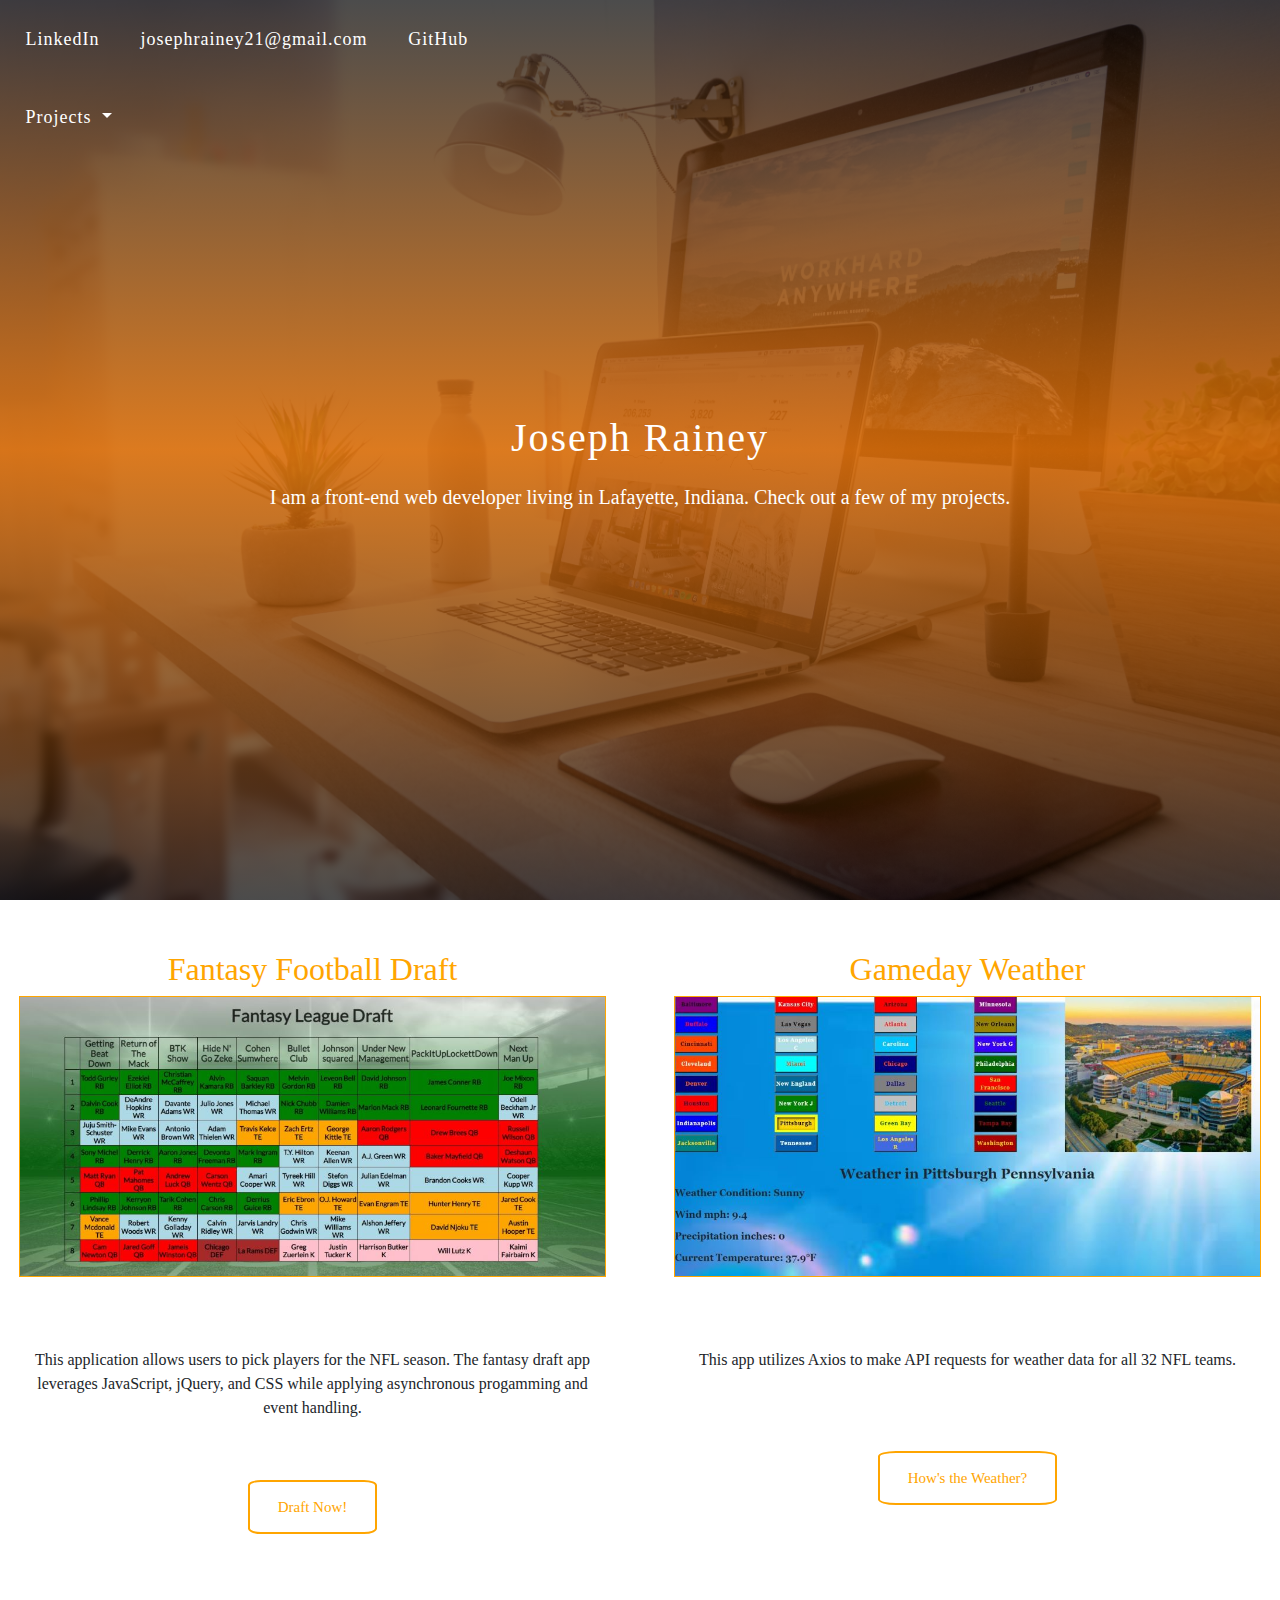
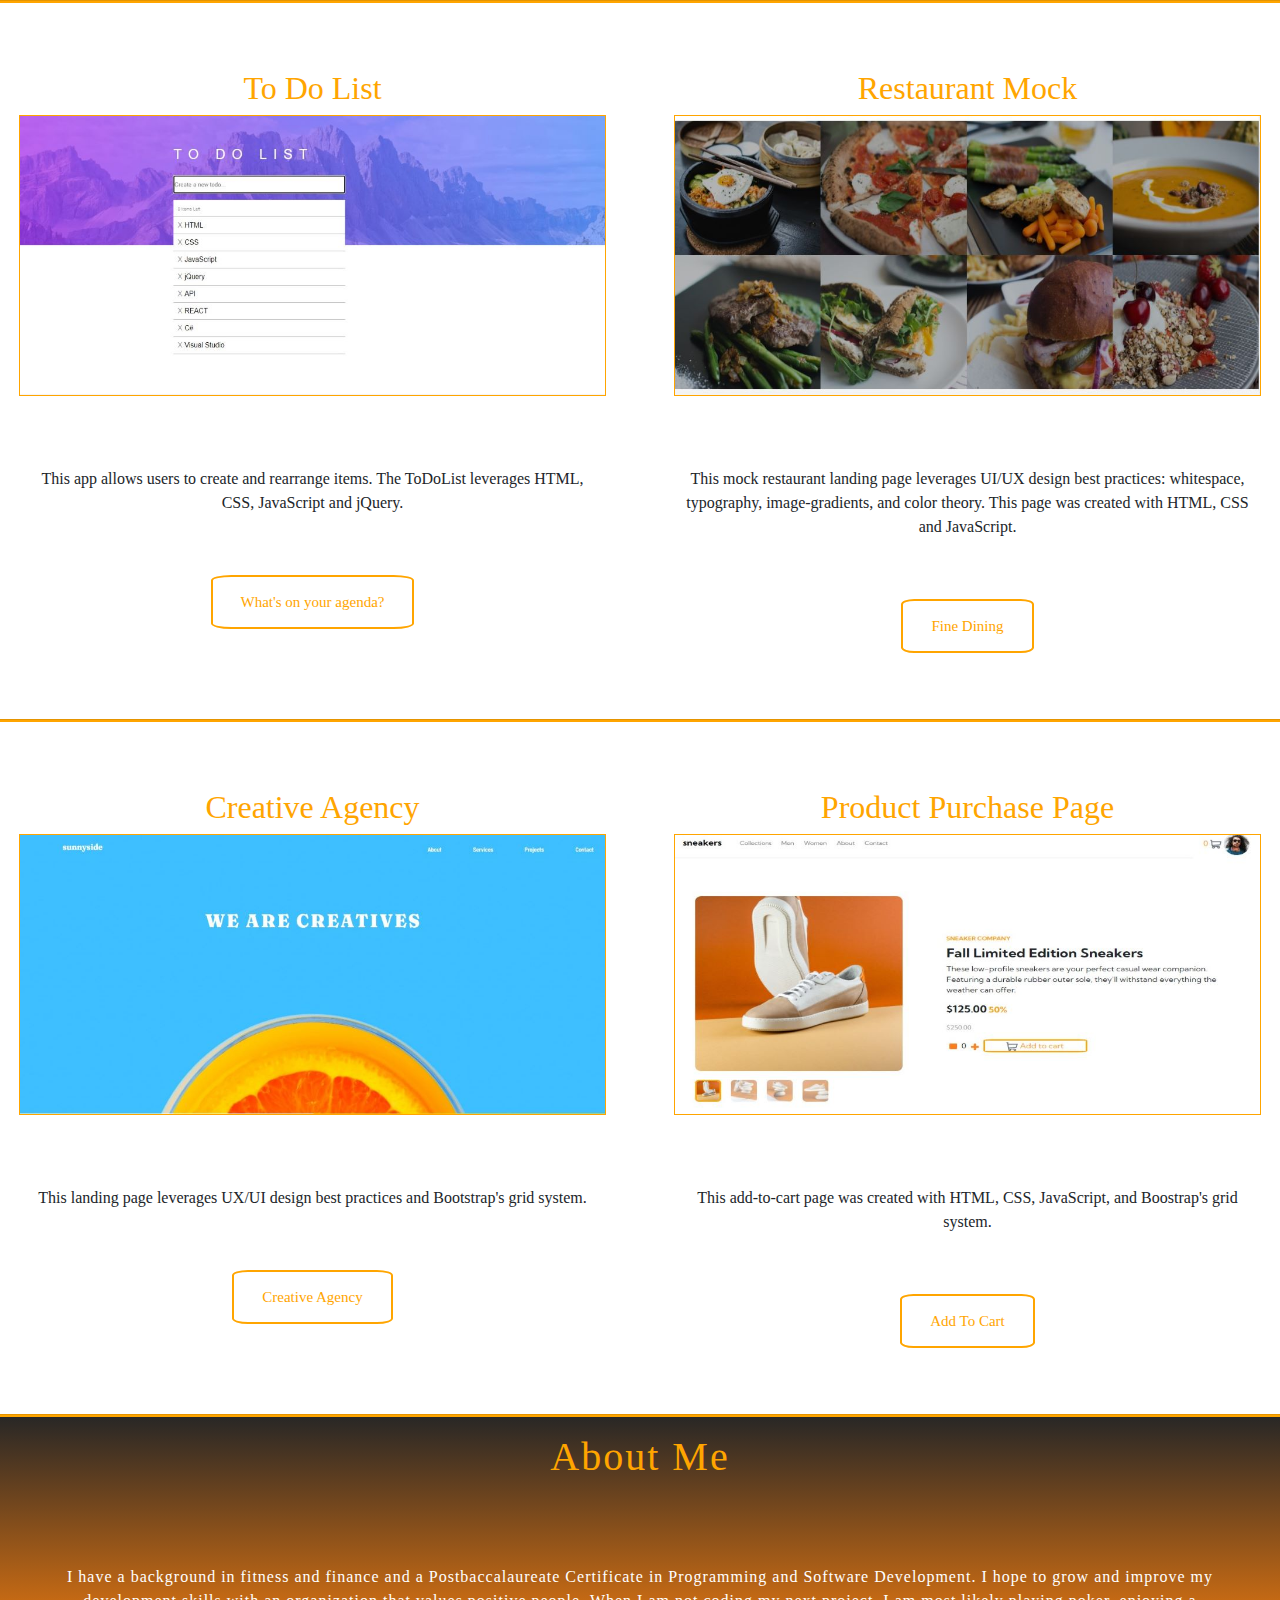
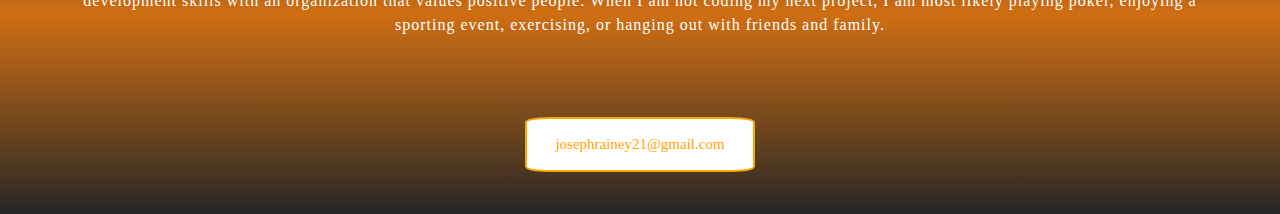
==== commit 7eff169f: "hyphen front-end" ====
--- a/index.html
+++ b/index.html
@@ -67,7 +67,7 @@
       <div id="intro" class="center">
         <h1 class="">Joseph Rainey</h1>
         <p id="headerP">
-          I am a front end web developer living in Lafayette, Indiana. Check out
+          I am a front-end web developer living in Lafayette, Indiana. Check out
           a few of my projects.
         </p>
       </div>
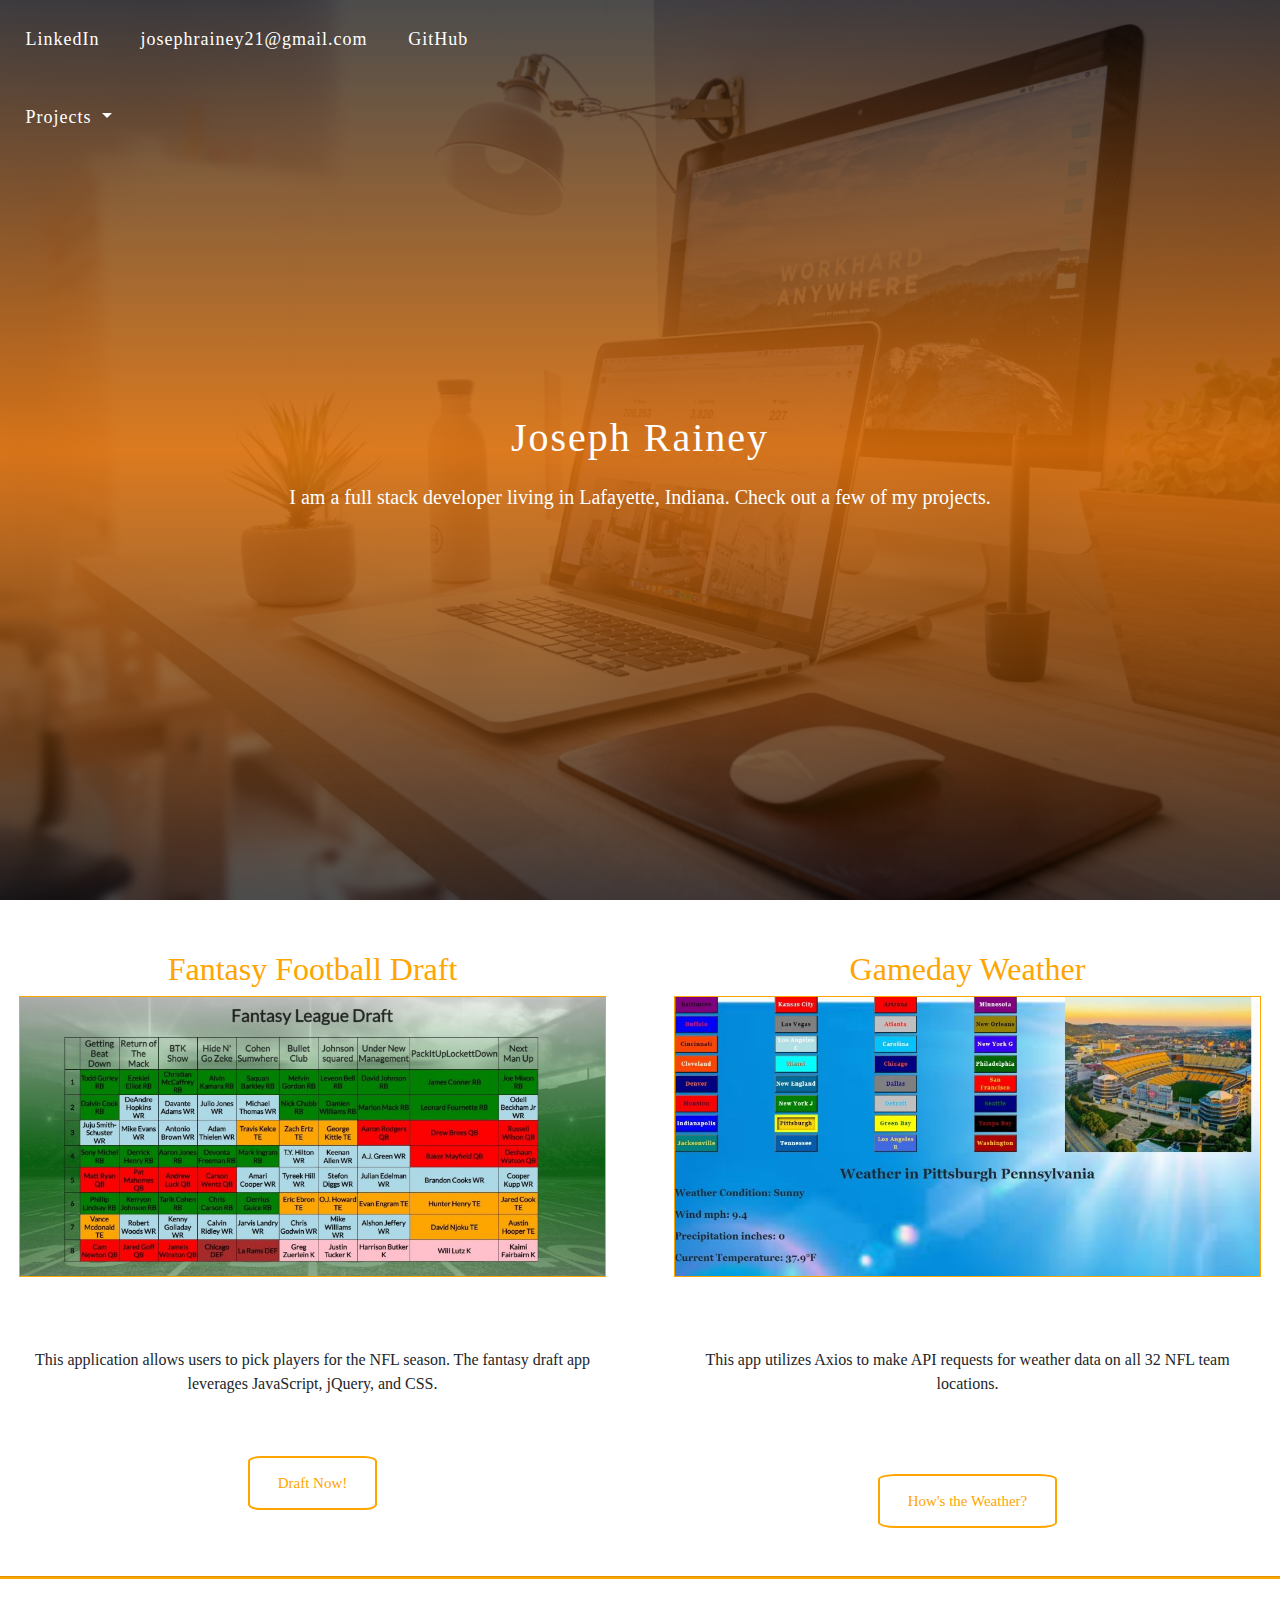
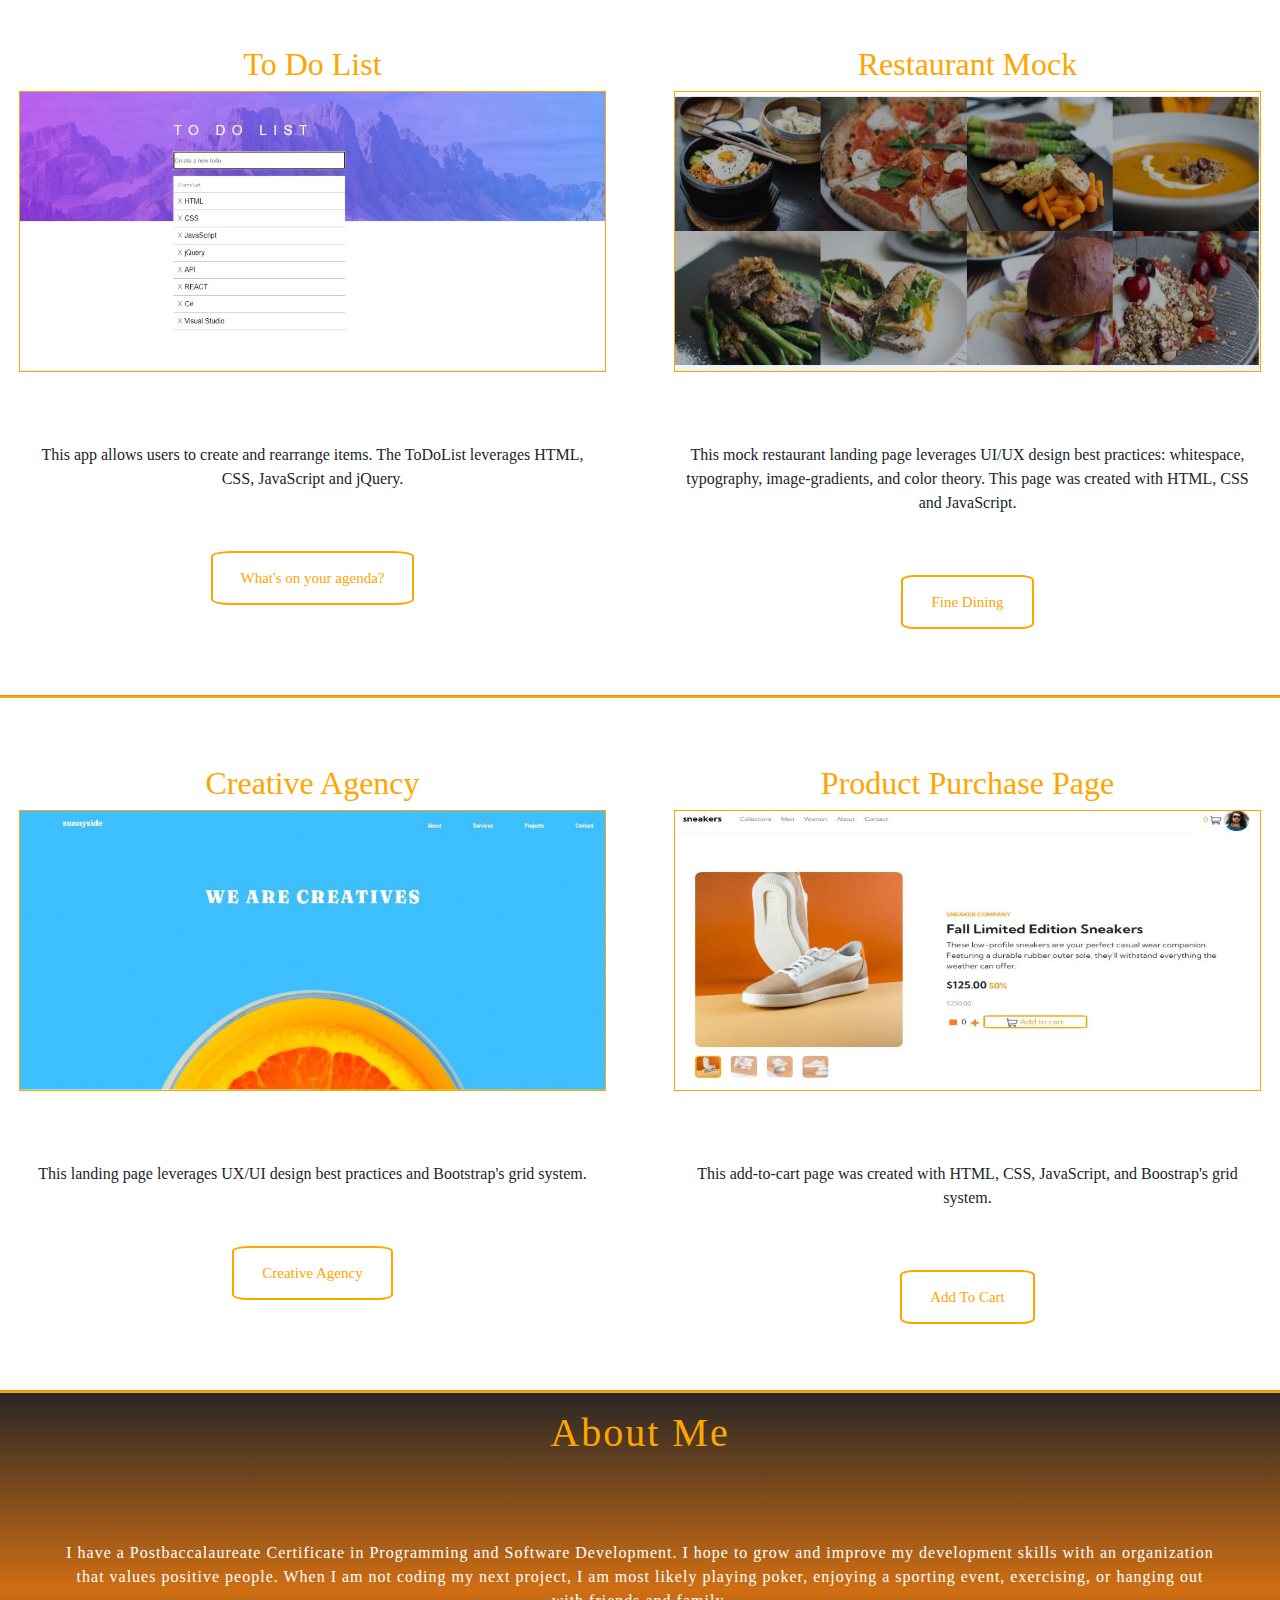
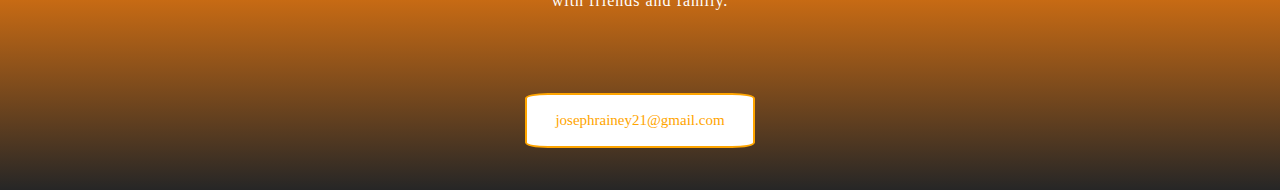
==== commit b67dea12: "05/20/2023 Changed 'about me'." ====
--- a/index.html
+++ b/index.html
@@ -1,3 +1,6 @@
+<!-- * 05/20/2023 Updated about me
+    
+ -->
 <!DOCTYPE html>
 <html lang="en">
   <head>
@@ -66,8 +69,8 @@
 
       <div id="intro" class="center">
         <h1 class="">Joseph Rainey</h1>
-        <p id="headerP">
-          I am a front-end web developer living in Lafayette, Indiana. Check out
+        <p id="pHeader">
+          I am a full stack developer living in Lafayette, Indiana. Check out
           a few of my projects.
         </p>
       </div>
@@ -79,8 +82,7 @@
           <img id="ffpic" src="draftScreenShot.jpg" alt="Fantasy Draft App" />
           <p class="descriptions">
             This application allows users to pick players for the NFL season.
-            The fantasy draft app leverages JavaScript, jQuery, and CSS while
-            applying asynchronous progamming and event handling.
+            The fantasy draft app leverages JavaScript, jQuery, and CSS.
           </p>
           <a href="draftApp/fdrafthtml.html" target="_blank"
             ><button class="openButtons" id="draftNow">Draft Now!</button></a
@@ -94,8 +96,7 @@
             alt="Gameday weather App"
           />
           <p class="descriptions">
-            This app utilizes Axios to make API requests for weather data for
-            all 32 NFL teams.
+            This app utilizes Axios to make API requests for weather data on all 32 NFL team locations.
           </p>
           <a href="gamedayWeather.html" target="_blank"
             ><button id="bmulti" class="openButtons">
@@ -171,8 +172,7 @@
       <div id="footcontainer">
         <h1 id="h1Aboutme" class="">About Me</h1>
         <p id="aboutmep">
-          I have a background in fitness and finance and a Postbaccalaureate
-          Certificate in Programming and Software Development. I hope to grow
+          I have a Postbaccalaureate Certificate in Programming and Software Development. I hope to grow
           and improve my development skills with an organization that values
           positive people. When I am not coding my next project, I am most
           likely playing poker, enjoying a sporting event, exercising, or
--- a/portfolio.css
+++ b/portfolio.css
@@ -48,6 +48,13 @@
   transform: translateY(2px);
   text-decoration: none;
 }
+@media screen and (max-width: 500px) {
+  .navlinks {
+    display: block;
+    padding: 5px 0px;
+  }
+}
+
 #libtn,
 #ghbtn:hover {
   cursor: pointer;
@@ -96,7 +103,7 @@
   clear: both;
 }
 
-#headerP {
+#pHeader {
   color: white;
   font-size: 20px;
 }
